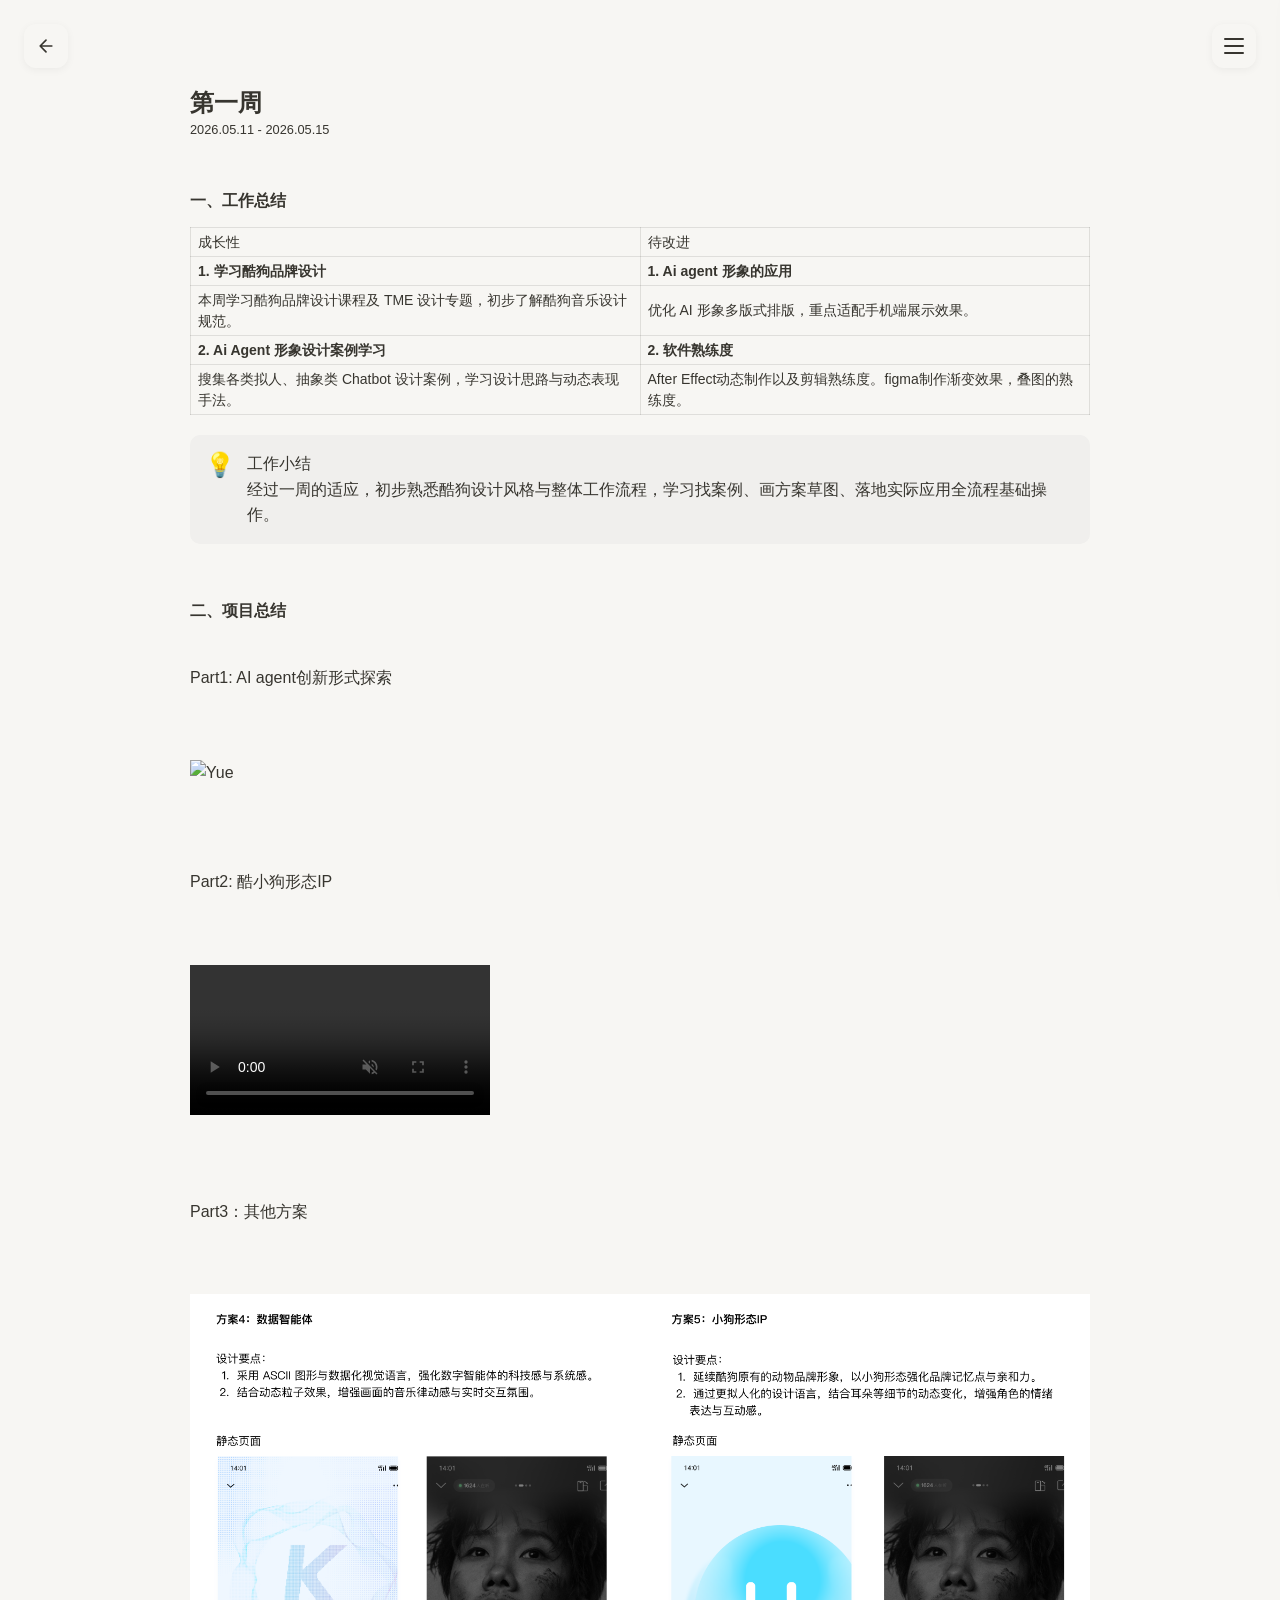
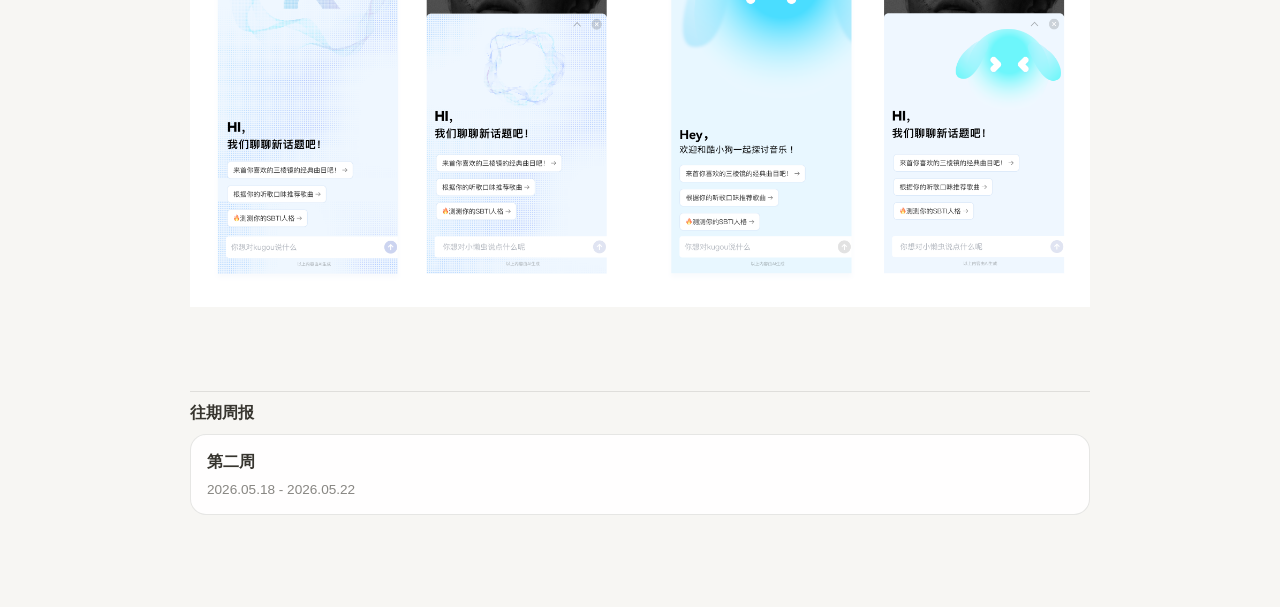
==== week1/zhoubao1.html @ cc26c6a8 "weekly report Co-Authored-By: Yue Zhou <fallonyueue@gmail.com>" ====
<html><head><meta http-equiv="Content-Type" content="text/html; charset=utf-8"/><meta name="viewport" content="width=device-width, initial-scale=1"/><title>第一周 · 2026.05.11 - 2026.05.15</title><link rel="icon" href="data:image/svg+xml,%3Csvg%20xmlns%3D%22http%3A//www.w3.org/2000/svg%22%20viewBox%3D%220%200%20100%20100%22%3E%3Ctext%20y%3D%22.9em%22%20font-size%3D%2290%22%3E%E2%98%95%EF%B8%8F%3C/text%3E%3C/svg%3E"/><style>
	:root {
		--accent-color: #007aff;
		--bg-gray: #f7f6f3;
		--text-main: rgb(55, 53, 47);
		--text-secondary: rgba(55, 53, 47, 0.6);
		--body-bg: #f7f6f3;
		--base-font-size: 16px;
		--menu-bg: rgba(255, 255, 255, 0.95);
		--menu-font-size: 16px;
		--header-top: 24px;
		--header-btn-size: 44px;
		--content-max: 600px;
		--page-max: 900px;
		--table-border: rgba(55, 53, 47, 0.12);
	}

	body.dark-mode {
		--bg-gray: #5a5a5c;
		--text-main: #f2f2f7;
		--text-secondary: #aeaeb2;
		--body-bg: #404042;
		--menu-bg: rgba(79, 79, 81, 0.96);
		--table-border: rgba(255, 255, 255, 0.14);
	}

	html {
		font-size: var(--base-font-size);
		-webkit-print-color-adjust: exact;
	}

	body {
		margin: 0;
		padding: var(--header-top) 20px 40px;
		font-family: ui-sans-serif, -apple-system, BlinkMacSystemFont, "Segoe UI", Helvetica, Arial, sans-serif;
		background-color: var(--body-bg);
		color: var(--text-main);
		transition: background-color 0.3s;
	}

	/* Nav Buttons (Hamburger & Back) */
	.nav-btn {
		position: fixed;
		top: var(--header-top);
		z-index: 1001;
		background: var(--bg-gray);
		border: none;
		border-radius: 12px;
		width: var(--header-btn-size);
		height: var(--header-btn-size);
		cursor: pointer;
		display: flex;
		flex-direction: column;
		justify-content: center;
		align-items: center;
		gap: 5px;
		transition: background-color 0.2s;
		box-shadow: 0 2px 8px rgba(0,0,0,0.05);
		text-decoration: none;
	}

	.hamburger-btn { right: 24px; }
	.back-home-btn { left: 24px; }

	.back-home-btn {
		color: var(--text-main);
	}

	.back-home-btn svg {
		display: block;
	}

	.hamburger-btn span {
		display: block;
		width: 20px;
		height: 2px;
		background-color: var(--text-main);
		border-radius: 2px;
		transition: all 0.3s ease;
	}

	/* Hamburger Icon Animation */
	.hamburger-btn.active span:nth-child(1) { transform: translateY(7px) rotate(45deg); }
	.hamburger-btn.active span:nth-child(2) { opacity: 0; }
	.hamburger-btn.active span:nth-child(3) { transform: translateY(-7px) rotate(-45deg); }

	/* Settings Menu Panel — fixed size, unaffected by font slider */
	.settings-menu {
		position: fixed;
		top: 0;
		right: -300px;
		width: 280px;
		height: 100vh;
		background: var(--menu-bg);
		backdrop-filter: blur(20px);
		-webkit-backdrop-filter: blur(20px);
		z-index: 1000;
		box-shadow: -5px 0 20px rgba(0,0,0,0.1);
		transition: right 0.4s cubic-bezier(0.4, 0, 0.2, 1);
		padding: 100px 24px 24px;
		box-sizing: border-box;
		white-space: normal;
		font-size: var(--menu-font-size);
	}
	.settings-menu.open {
		right: 0;
	}

	.menu-item {
		margin-bottom: 32px;
	}
	.menu-item > label {
		display: block;
		font-size: 14px;
		font-weight: 600;
		margin-bottom: 12px;
		color: var(--text-secondary);
		text-transform: uppercase;
		letter-spacing: 0.05em;
	}

	.toggle-row > label:not(.switch) {
		display: block;
		font-size: var(--menu-font-size);
		font-weight: 400;
		margin: 0;
		color: var(--text-main);
		text-transform: none;
		letter-spacing: normal;
	}

	/* Dark Mode Toggle */
	.toggle-row {
		display: flex;
		justify-content: space-between;
		align-items: center;
	}
	.switch {
		position: relative;
		display: inline-block;
		width: 50px;
		height: 28px;
	}
	.switch input { opacity: 0; width: 0; height: 0; }
	.slider {
		position: absolute;
		cursor: pointer;
		top: 0; left: 0; right: 0; bottom: 0;
		background-color: #ccc;
		transition: .4s;
		border-radius: 28px;
	}
	.slider:before {
		position: absolute;
		content: "";
		height: 20px; width: 20px;
		left: 4px; bottom: 4px;
		background-color: white;
		transition: .4s;
		border-radius: 50%;
		box-shadow: 0 2px 4px rgba(0,0,0,0.2);
	}
	input:checked + .slider { background-color: var(--accent-color); }
	input:checked + .slider:before { transform: translateX(22px); }

	/* Font Size Slider */
	.font-slider-container {
		padding: 10px 0;
	}
	.font-slider {
		-webkit-appearance: none;
		width: 100%;
		height: 6px;
		background: #ddd;
		border-radius: 3px;
		outline: none;
		margin: 15px 0;
	}
	.font-slider::-webkit-slider-thumb {
		-webkit-appearance: none;
		appearance: none;
		width: 24px;
		height: 24px;
		background: #fff;
		border: 1px solid rgba(0,0,0,0.1);
		border-radius: 50%;
		cursor: pointer;
		box-shadow: 0 2px 6px rgba(0,0,0,0.15);
	}
	.slider-labels {
		display: flex;
		justify-content: space-between;
		font-size: 12px;
		color: var(--text-secondary);
		margin-top: 8px;
	}

	/* Notion Styles Adaptation */
	.page,
	.page p,
	.page li,
	.page td,
	.page th,
	.page h1,
	.page h2,
	.page h3,
	.page strong,
	.page-title,
	.page-date {
		color: var(--text-main);
		transition: none;
	}

	.page-date {
		color: var(--text-secondary);
	}
	mark {
		color: inherit;
	}
	.callout,
	.callout p {
		font-size: inherit;
		color: var(--text-main);
	}

	.callout {
		background: var(--bg-gray);
	}

	body.dark-mode .callout,
	body.dark-mode .block-color-gray_background.callout {
		background: rgba(255, 255, 255, 0.12);
		color: var(--text-main);
	}

	body.dark-mode .callout p,
	body.dark-mode .callout h1,
	body.dark-mode .callout h2,
	body.dark-mode .callout h3 {
		color: var(--text-main);
	}

	body.dark-mode th {
		color: var(--text-secondary);
	}

	body.dark-mode .simple-table-header-color,
	body.dark-mode .highlight-default_background,
	body.dark-mode mark {
		color: var(--text-main);
	}

	body.dark-mode .bookmark-description {
		color: var(--text-secondary);
	}

	body.dark-mode .pdf-relative-link-path {
		color: var(--text-secondary);
	}

	.simple-table-header-color {
		background: var(--bg-gray);
		color: var(--text-main);
	}

	body.dark-mode table,
	body.dark-mode th,
	body.dark-mode td {
		border-color: var(--table-border);
	}

	body.dark-mode hr {
		border-bottom-color: var(--table-border);
	}

	.simple-table mark,
	.simple-table mark.highlight-yellow_background {
		background: transparent;
		color: inherit;
	}

	.code, code {
		background: rgba(135, 131, 120, 0.15);
	}

/* cspell:disable-file */
/* webkit printing magic: print all background colors */
html {
	-webkit-print-color-adjust: exact;
}
* {
	box-sizing: border-box;
	-webkit-print-color-adjust: exact;
}

html,
body {
	margin: 0;
	padding: 0;
}
@media only screen {
	body {
		margin: 0;
		padding: var(--header-top) 20px 40px;
		color: var(--text-main);
	}

	.page {
		max-width: var(--page-max);
		margin: 0 auto;
	}

	.page > header {
		max-width: var(--content-max);
		margin-top: -140px;
		margin-bottom: 0;
		margin-right: auto;
		margin-left: 0;
		padding: 0;
	}
}

body.embed-mode {
	padding: 0;
	background: transparent;
	overflow: hidden;
}

body.embed-mode .nav-btn,
body.embed-mode #menuBtn,
body.embed-mode #settingsMenu {
	display: none !important;
}

body.embed-mode .page > header {
	margin-top: 0;
}

body.embed-mode .page-title,
body.embed-mode .page-date {
	padding-right: 0;
}

body.embed-mode .report-links {
	display: none;
}

.report-links {
	margin-top: 12px;
	padding-top: 8px;
	border-top: 1px solid var(--table-border);
}

.report-links-title {
	margin: 0 0 8px;
	font-size: 1rem;
}

.report-links-list {
	display: flex;
	flex-direction: column;
	gap: 12px;
}

.report-link-card {
	display: block;
	background: rgba(255, 255, 255, 0.9);
	border: 1px solid var(--table-border);
	border-radius: 16px;
	padding: 14px 16px;
	text-decoration: none;
	color: inherit;
}

body.dark-mode .report-link-card {
	background: rgba(79, 79, 81, 0.6);
}

.report-link-title {
	font-weight: 600;
}

.report-link-date {
	margin-top: 4px;
	font-size: 0.85rem;
	color: var(--text-secondary);
}

@media only screen and (max-width: 600px) {
	:root {
		--header-top: 20px;
	}
	.hamburger-btn { right: 15px; }
	.back-home-btn { left: 15px; }
}

body {
	font-size: var(--base-font-size);
	line-height: 1.6;
	white-space: pre-wrap;
}

a,
a.visited {
	color: inherit;
	text-decoration: underline;
}

.pdf-relative-link-path {
	font-size: 80%;
	color: var(--text-secondary);
}

h1,
h2,
h3 {
	letter-spacing: -0.01em;
	line-height: 1.2;
	font-weight: 600;
	margin-bottom: 0;
}

/* Override strong tags inside headings to maintain consistent weight */
h1 strong,
h2 strong,
h3 strong {
	font-weight: 600;
}

.page-title {
	font-size: 1.5rem;
	font-weight: 700;
	margin: 0 0 4px;
	padding: 0;
	padding-right: calc(var(--header-btn-size) + 16px);
	line-height: 1.15;
	text-align: left;
}

.page-date {
	font-size: 0.8rem;
	color: var(--text-secondary);
	margin: 0 0 48px;
	padding: 0;
	padding-right: calc(var(--header-btn-size) + 16px);
	line-height: 1.5;
}

h1.page-title {
	margin-top: 0;
}

h1 {
	font-size: 1.875rem;
	margin-top: 1.875rem;
}

h2 {
	font-size: 1.5rem;
	margin-top: 1.5rem;
}

h3 {
	font-size: 1.25rem;
	margin-top: 1.25rem;
}

.source {
	border: 1px solid #ddd;
	border-radius: 3px;
	padding: 1.5em;
	word-break: break-all;
}

.callout {
	border-radius: 10px;
	padding: 1rem;
}

figure {
	margin: 1.25em 0;
	page-break-inside: avoid;
}

figcaption {
	opacity: 0.5;
	font-size: 85%;
	margin-top: 0.5em;
}

mark {
	background-color: transparent;
}

.indented {
	padding-left: 1.5em;
}

hr {
	background: transparent;
	display: block;
	width: 100%;
	height: 1px;
	visibility: visible;
	border: none;
	border-bottom: 1px solid var(--table-border);
}

img {
	max-width: 100%;
	cursor: zoom-in;
}

video {
	max-width: 100%;
	height: auto;
	display: block;
}

.image-lightbox {
	position: fixed;
	inset: 0;
	display: none;
	align-items: center;
	justify-content: center;
	padding: 24px;
	background: rgba(0, 0, 0, 0.88);
	z-index: 2000;
}

.image-lightbox.open {
	display: flex;
}

.image-lightbox img {
	max-width: min(96vw, 1400px);
	max-height: 92vh;
	width: auto;
	height: auto;
	object-fit: contain;
	cursor: zoom-out;
}

.media-stack {
	display: grid;
	gap: 12px;
	margin: 16px 0 64px;
}

.media-row {
	display: flex;
	gap: 12px;
	flex-wrap: nowrap;
	overflow-x: auto;
	-webkit-overflow-scrolling: touch;
}

.media-row figure {
	margin: 0;
	flex: 1 1 0;
	min-width: 220px;
}

.table-scroll {
	overflow-x: visible;
}

.table-scroll table {
	width: 100%;
	min-width: 0;
	table-layout: fixed;
}

@media only screen and (max-width: 600px) {
	body {
		margin: 0;
		padding: 16px;
	}

	.column-list {
		flex-direction: column;
		gap: 24px;
	}
}

@media only print {
	img {
		max-height: 100vh;
		object-fit: contain;
	}

	table.collection-content {
		width: 100%;
		table-layout: fixed;
	}

	table.collection-content th,
	table.collection-content td {
		overflow-wrap: anywhere;
	}

	table.collection-content td > .user,
	table.collection-content td > time {
		white-space: pre-wrap;
	}
}

@page {
	margin: 1in;
}

.collection-content-wrapper {
	overflow-x: auto;
}

@media only print {
	.collection-content-wrapper {
		overflow-x: visible;
	}
}

.collection-content {
	font-size: 0.875rem;
}

.collection-content td {
	white-space: pre-wrap;
	word-break: break-word;
}

.column-list {
	display: flex;
	gap: 46px;
}

.column {
	min-width: 0;
	overflow: hidden;
}

.column > *:first-child {
	margin-top: 0;
}

.table_of_contents-item {
	display: block;
	font-size: 0.875rem;
	line-height: 1.3;
	padding: 0.125rem;
}

.table_of_contents-indent-1 {
	margin-left: 1.5rem;
}

.table_of_contents-indent-2 {
	margin-left: 3rem;
}

.table_of_contents-indent-3 {
	margin-left: 4.5rem;
}

.table_of_contents-link {
	text-decoration: none;
	opacity: 0.7;
	border-bottom: 1px solid rgba(55, 53, 47, 0.18);
}

table,
th,
td {
	border: 1px solid var(--table-border);
}

table {
	border-collapse: collapse;
	border-left: none;
	border-right: none;
}

th,
td {
	font-weight: normal;
	padding: 0.25em 0.5em;
	line-height: 1.5;
	min-height: 1.5em;
	text-align: left;
}

th {
	color: var(--text-secondary);
}

ol,
ul {
	margin: 0;
	margin-block-start: 0.6em;
	margin-block-end: 0.6em;
}

li > ol:first-child,
li > ul:first-child {
	margin-block-start: 0.6em;
}

ul > li {
	list-style: disc;
}

ul.to-do-list {
	padding-inline-start: 0;
}

ul.to-do-list > li {
	list-style: none;
}

.to-do-children-checked {
	text-decoration: line-through;
	opacity: 0.375;
}

ul.toggle > li {
	list-style: none;
}

ul {
	padding-inline-start: 1.7em;
}

ul > li {
	padding-left: 0.1em;
}

ol {
	padding-inline-start: 1.6em;
}

ol.numbered-list.numbered-list-digits-2 {
	padding-inline-start: 2em;
}

ol.numbered-list.numbered-list-digits-3plus {
	padding-inline-start: 2.4em;
}

ol > li {
	padding-left: 0.2em;
}

.mono ol {
	padding-inline-start: 2em;
}

.mono ol > li {
	text-indent: -0.4em;
}

.toggle {
	padding-inline-start: 0em;
	list-style-type: none;
}

/* Indent toggle children */
.toggle > li > details {
	padding-left: 1.7em;
}

.toggle > li > details > summary {
	margin-left: -1.1em;
}

.selected-value {
	display: inline-block;
	padding: 0 0.5em;
	background: rgba(206, 205, 202, 0.5);
	border-radius: 3px;
	margin-right: 0.5em;
	margin-top: 0.3em;
	margin-bottom: 0.3em;
	white-space: nowrap;
}

.collection-title {
	display: inline-block;
	margin-right: 1em;
}

.page-description {
	margin-bottom: 2em;
}

.page-description:empty {
	display: none;
	margin: 0;
}

.simple-table {
	margin-top: 1em;
	font-size: 0.875rem;
	empty-cells: show;
}
.simple-table td {
	height: 29px;
	min-width: 120px;
	overflow-wrap: anywhere;
	word-break: break-word;
}

.simple-table th {
	height: 29px;
	min-width: 120px;
	overflow-wrap: anywhere;
	word-break: break-word;
}

.simple-table td[style],
.simple-table th[style] {
	width: auto !important;
}

.simple-table-header-color {
	background: var(--bg-gray);
	color: var(--text-main);
}
.simple-table-header {
	font-weight: 500;
}

time {
	opacity: 0.5;
}

.icon {
	display: inline-flex;
	align-items: center;
	justify-content: center;
	max-width: 1.2em;
	max-height: 1.2em;
	text-decoration: none;
	vertical-align: text-bottom;
	margin-right: 0.5em;
}

img.icon {
	border-radius: 3px;
}

.callout img.notion-static-icon {
	width: 1em;
	height: 1em;
}

.callout p {
	margin: 0;
}

.callout h1,
.callout h2,
.callout h3 {
	margin: 0 0 0.6rem;
}

.user-icon {
	width: 1.5em;
	height: 1.5em;
	border-radius: 100%;
	margin-right: 0.5rem;
}

.user-icon-inner {
	font-size: 0.8em;
}

.text-icon {
	border: 1px solid #000;
	text-align: center;
}

.page-cover-image {
	display: block;
	object-fit: cover;
	width: 100%;
	max-height: 30vh;
}

.page-header-icon {
	font-size: 0.875rem;
	margin-bottom: 0.75rem;
}

.page-header-icon a {
	opacity: 0.7;
	text-decoration: none;
	border-bottom: 1px solid rgba(55, 53, 47, 0.18);
}

.page-header-icon-with-cover {
	margin-top: -0.72em;
	margin-left: 0.07em;
}

.page-header-icon img {
	border-radius: 3px;
}

.link-to-page {
	margin: 1em 0;
	padding: 0;
	border: none;
	font-weight: 500;
}

p > .user {
	opacity: 0.5;
}

td > .user,
td > time {
	white-space: nowrap;
}

input[type="checkbox"] {
	transform: scale(1.5);
	margin-right: 0.6em;
	vertical-align: middle;
}

p {
	margin-top: 0.5em;
	margin-bottom: 0.5em;
}

.image {
	border: none;
	margin: 1.5em 0;
	padding: 0;
	border-radius: 0;
	text-align: center;
}

.code,
code {
	background: rgba(135, 131, 120, 0.15);
	border-radius: 3px;
	padding: 0.2em 0.4em;
	border-radius: 3px;
	font-size: 85%;
	tab-size: 2;
}

code {
	color: #eb5757;
}

.code {
	padding: 1.5em 1em;
}

.code-wrap {
	white-space: pre-wrap;
	word-break: break-all;
}

.code > code {
	background: none;
	padding: 0;
	font-size: 100%;
	color: inherit;
}

blockquote {
	font-size: 1em;
	margin: 1em 0;
	padding-left: 1em;
	border-left: 3px solid var(--text-secondary);
}

blockquote.quote-large {
	font-size: 1.25em;
}

.bookmark {
	text-decoration: none;
	max-height: 8em;
	padding: 0;
	display: flex;
	width: 100%;
	align-items: stretch;
}

.bookmark-title {
	font-size: 0.85em;
	overflow: hidden;
	text-overflow: ellipsis;
	height: 1.75em;
	white-space: nowrap;
}

.bookmark-text {
	display: flex;
	flex-direction: column;
}

.bookmark-info {
	flex: 4 1 180px;
	padding: 12px 14px 14px;
	display: flex;
	flex-direction: column;
	justify-content: space-between;
}

.bookmark-image {
	width: 33%;
	flex: 1 1 180px;
	display: block;
	position: relative;
	object-fit: cover;
	border-radius: 1px;
}

.bookmark-description {
	color: var(--text-secondary);
	font-size: 0.75em;
	overflow: hidden;
	max-height: 4.5em;
	word-break: break-word;
}

.bookmark-href {
	font-size: 0.75em;
	margin-top: 0.25em;
}

.sans { font-family: ui-sans-serif, -apple-system, BlinkMacSystemFont, "Segoe UI Variable Display", "Segoe UI", Helvetica, "Apple Color Emoji", "Noto Sans Arabic", "Noto Sans Hebrew", Arial, sans-serif, "Segoe UI Emoji", "Segoe UI Symbol"; }
.code { font-family: "SFMono-Regular", Menlo, Consolas, "PT Mono", "Liberation Mono", Courier, monospace; }
.serif { font-family: Lyon-Text, Georgia, ui-serif, serif; }
.mono { font-family: iawriter-mono, Nitti, Menlo, Courier, monospace; }
.pdf .sans { font-family: Inter, ui-sans-serif, -apple-system, BlinkMacSystemFont, "Segoe UI Variable Display", "Segoe UI", Helvetica, "Apple Color Emoji", "Noto Sans Arabic", "Noto Sans Hebrew", Arial, sans-serif, "Segoe UI Emoji", "Segoe UI Symbol", 'Twemoji', 'Noto Color Emoji', 'Noto Sans CJK JP'; }
.pdf:lang(zh-CN) .sans { font-family: Inter, ui-sans-serif, -apple-system, BlinkMacSystemFont, "Segoe UI Variable Display", "Segoe UI", Helvetica, "Apple Color Emoji", "Noto Sans Arabic", "Noto Sans Hebrew", Arial, sans-serif, "Segoe UI Emoji", "Segoe UI Symbol", 'Twemoji', 'Noto Color Emoji', 'Noto Sans CJK SC'; }
.pdf:lang(zh-TW) .sans { font-family: Inter, ui-sans-serif, -apple-system, BlinkMacSystemFont, "Segoe UI Variable Display", "Segoe UI", Helvetica, "Apple Color Emoji", "Noto Sans Arabic", "Noto Sans Hebrew", Arial, sans-serif, "Segoe UI Emoji", "Segoe UI Symbol", 'Twemoji', 'Noto Color Emoji', 'Noto Sans CJK TC'; }
.pdf:lang(ko-KR) .sans { font-family: Inter, ui-sans-serif, -apple-system, BlinkMacSystemFont, "Segoe UI Variable Display", "Segoe UI", Helvetica, "Apple Color Emoji", "Noto Sans Arabic", "Noto Sans Hebrew", Arial, sans-serif, "Segoe UI Emoji", "Segoe UI Symbol", 'Twemoji', 'Noto Color Emoji', 'Noto Sans CJK KR'; }
.pdf .code { font-family: Source Code Pro, "SFMono-Regular", Menlo, Consolas, "PT Mono", "Liberation Mono", Courier, monospace, 'Twemoji', 'Noto Color Emoji', 'Noto Sans Mono CJK JP'; }
.pdf:lang(zh-CN) .code { font-family: Source Code Pro, "SFMono-Regular", Menlo, Consolas, "PT Mono", "Liberation Mono", Courier, monospace, 'Twemoji', 'Noto Color Emoji', 'Noto Sans Mono CJK SC'; }
.pdf:lang(zh-TW) .code { font-family: Source Code Pro, "SFMono-Regular", Menlo, Consolas, "PT Mono", "Liberation Mono", Courier, monospace, 'Twemoji', 'Noto Color Emoji', 'Noto Sans Mono CJK TC'; }
.pdf:lang(ko-KR) .code { font-family: Source Code Pro, "SFMono-Regular", Menlo, Consolas, "PT Mono", "Liberation Mono", Courier, monospace, 'Twemoji', 'Noto Color Emoji', 'Noto Sans Mono CJK KR'; }
.pdf .serif { font-family: PT Serif, Lyon-Text, Georgia, ui-serif, serif, 'Twemoji', 'Noto Color Emoji', 'Noto Serif CJK JP'; }
.pdf:lang(zh-CN) .serif { font-family: PT Serif, Lyon-Text, Georgia, ui-serif, serif, 'Twemoji', 'Noto Color Emoji', 'Noto Serif CJK SC'; }
.pdf:lang(zh-TW) .serif { font-family: PT Serif, Lyon-Text, Georgia, ui-serif, serif, 'Twemoji', 'Noto Color Emoji', 'Noto Serif CJK TC'; }
.pdf:lang(ko-KR) .serif { font-family: PT Serif, Lyon-Text, Georgia, ui-serif, serif, 'Twemoji', 'Noto Color Emoji', 'Noto Serif CJK KR'; }
.pdf .mono { font-family: PT Mono, iawriter-mono, Nitti, Menlo, Courier, monospace, 'Twemoji', 'Noto Color Emoji', 'Noto Sans Mono CJK JP'; }
.pdf:lang(zh-CN) .mono { font-family: PT Mono, iawriter-mono, Nitti, Menlo, Courier, monospace, 'Twemoji', 'Noto Color Emoji', 'Noto Sans Mono CJK SC'; }
.pdf:lang(zh-TW) .mono { font-family: PT Mono, iawriter-mono, Nitti, Menlo, Courier, monospace, 'Twemoji', 'Noto Color Emoji', 'Noto Sans Mono CJK TC'; }
.pdf:lang(ko-KR) .mono { font-family: PT Mono, iawriter-mono, Nitti, Menlo, Courier, monospace, 'Twemoji', 'Noto Color Emoji', 'Noto Sans Mono CJK KR'; }
.highlight-default {
	color: inherit;
}
.highlight-gray {
	color: rgba(125, 122, 117, 1);
	fill: rgba(125, 122, 117, 1);
}
.highlight-brown {
	color: rgba(159, 118, 90, 1);
	fill: rgba(159, 118, 90, 1);
}
.highlight-orange {
	color: rgba(210, 123, 45, 1);
	fill: rgba(210, 123, 45, 1);
}
.highlight-yellow {
	color: rgba(203, 148, 52, 1);
	fill: rgba(203, 148, 52, 1);
}
.highlight-teal {
	color: rgba(80, 148, 110, 1);
	fill: rgba(80, 148, 110, 1);
}
.highlight-blue {
	color: rgba(56, 125, 201, 1);
	fill: rgba(56, 125, 201, 1);
}
.highlight-purple {
	color: rgba(154, 107, 180, 1);
	fill: rgba(154, 107, 180, 1);
}
.highlight-pink {
	color: rgba(193, 76, 138, 1);
	fill: rgba(193, 76, 138, 1);
}
.highlight-red {
	color: rgba(207, 81, 72, 1);
	fill: rgba(207, 81, 72, 1);
}
.highlight-default_background {
	color: inherit;
}
.highlight-gray_background {
	background: rgba(42, 28, 0, 0.07);
}
.highlight-brown_background {
	background: rgba(139, 46, 0, 0.086);
}
.highlight-orange_background {
	background: rgba(224, 101, 1, 0.129);
}
.highlight-yellow_background {
	background: rgba(211, 168, 0, 0.137);
}
.highlight-teal_background {
	background: rgba(0, 100, 45, 0.09);
}
.highlight-blue_background {
	background: rgba(0, 124, 215, 0.094);
}
.highlight-purple_background {
	background: rgba(102, 0, 178, 0.078);
}
.highlight-pink_background {
	background: rgba(197, 0, 93, 0.086);
}
.highlight-red_background {
	background: rgba(223, 22, 0, 0.094);
}
.block-color-default {
	color: inherit;
	fill: inherit;
}
.block-color-gray {
	color: rgba(125, 122, 117, 1);
	fill: rgba(125, 122, 117, 1);
}
.block-color-brown {
	color: rgba(159, 118, 90, 1);
	fill: rgba(159, 118, 90, 1);
}
.block-color-orange {
	color: rgba(210, 123, 45, 1);
	fill: rgba(210, 123, 45, 1);
}
.block-color-yellow {
	color: rgba(203, 148, 52, 1);
	fill: rgba(203, 148, 52, 1);
}
.block-color-teal {
	color: rgba(80, 148, 110, 1);
	fill: rgba(80, 148, 110, 1);
}
.block-color-blue {
	color: rgba(56, 125, 201, 1);
	fill: rgba(56, 125, 201, 1);
}
.block-color-purple {
	color: rgba(154, 107, 180, 1);
	fill: rgba(154, 107, 180, 1);
}
.block-color-pink {
	color: rgba(193, 76, 138, 1);
	fill: rgba(193, 76, 138, 1);
}
.block-color-red {
	color: rgba(207, 81, 72, 1);
	fill: rgba(207, 81, 72, 1);
}
.block-color-default_background {
	color: inherit;
	fill: inherit;
}
.block-color-gray_background {
	background: rgba(240, 239, 237, 1);
}
.block-color-brown_background {
	background: rgba(245, 237, 233, 1);
}
.block-color-orange_background {
	background: rgba(251, 235, 222, 1);
}
.block-color-yellow_background {
	background: rgba(249, 243, 220, 1);
}
.block-color-teal_background {
	background: rgba(232, 241, 236, 1);
}
.block-color-blue_background {
	background: rgba(229, 242, 252, 1);
}
.block-color-purple_background {
	background: rgba(243, 235, 249, 1);
}
.block-color-pink_background {
	background: rgba(250, 233, 241, 1);
}
.block-color-red_background {
	background: rgba(252, 233, 231, 1);
}
.select-value-color-default { background-color: rgba(42, 28, 0, 0.07); }
.select-value-color-gray { background-color: rgba(28, 19, 1, 0.11); }
.select-value-color-brown { background-color: rgba(127, 51, 0, 0.156); }
.select-value-color-orange { background-color: rgba(196, 88, 0, 0.203); }
.select-value-color-yellow { background-color: rgba(209, 156, 0, 0.282); }
.select-value-color-green { background-color: rgba(0, 96, 38, 0.156); }
.select-value-color-blue { background-color: rgba(0, 118, 217, 0.203); }
.select-value-color-purple { background-color: rgba(92, 0, 163, 0.141); }
.select-value-color-pink { background-color: rgba(183, 0, 78, 0.152); }
.select-value-color-red { background-color: rgba(206, 24, 0, 0.164); }

.checkbox {
	display: inline-flex;
	vertical-align: text-bottom;
	width: 16;
	height: 16;
	background-size: 16px;
	margin-left: 2px;
	margin-right: 5px;
}

.checkbox-on {
	background-image: url("data:image/svg+xml;charset=UTF-8,%3Csvg%20width%3D%2216%22%20height%3D%2216%22%20viewBox%3D%220%200%2016%2016%22%20fill%3D%22none%22%20xmlns%3D%22http%3A%2F%2Fwww.w3.org%2F2000%2Fsvg%22%3E%0A%3Crect%20width%3D%2216%22%20height%3D%2216%22%20fill%3D%22%2358A9D7%22%2F%3E%0A%3Cpath%20d%3D%22M6.71429%2012.2852L14%204.9995L12.7143%203.71436L6.71429%209.71378L3.28571%206.2831L2%207.57092L6.71429%2012.2852Z%22%20fill%3D%22white%22%2F%3E%0A%3C%2Fsvg%3E");
}

.checkbox-off {
	background-image: url("data:image/svg+xml;charset=UTF-8,%3Csvg%20width%3D%2216%22%20height%3D%2216%22%20viewBox%3D%220%200%2016%2016%22%20fill%3D%22none%22%20xmlns%3D%22http%3A%2F%2Fwww.w3.org%2F2000%2Fsvg%22%3E%0A%3Crect%20x%3D%220.75%22%20y%3D%220.75%22%20width%3D%2214.5%22%20height%3D%2214.5%22%20fill%3D%22white%22%20stroke%3D%22%2336352F%22%20stroke-width%3D%221.5%22%2F%3E%0A%3C%2Fsvg%3E");
}
	
</style></head><body>
	<a href="../index.html" class="nav-btn back-home-btn" title="返回首页" aria-label="返回首页">
		<svg xmlns="http://www.w3.org/2000/svg" width="20" height="20" viewBox="0 0 24 24" fill="none" stroke="currentColor" stroke-width="2" stroke-linecap="round" stroke-linejoin="round" aria-hidden="true">
			<path d="M19 12H5M12 19l-7-7 7-7"/>
		</svg>
	</a>

	<button class="nav-btn hamburger-btn" id="menuBtn">
		<span></span>
		<span></span>
		<span></span>
	</button>

	<aside class="settings-menu" id="settingsMenu">
		<div class="menu-item">
			<div class="toggle-row">
				<label>Dark Mode</label>
				<label class="switch">
					<input type="checkbox" id="darkModeToggle">
					<span class="slider"></span>
				</label>
			</div>
		</div>
	</aside>

	<article id="ad2b2cae-7a84-822a-ac0b-01c92efda589" class="page sans"><header><h1 class="page-title" dir="auto">第一周</h1><p class="page-date">2026.05.11 - 2026.05.15</p><p class="page-description" dir="auto"></p></header><div class="page-body"><div style="display:contents" dir="auto"><p id="361b2cae-7a84-805e-a4fd-f1cf0840e4c7" class=""><strong>一、工作总结</strong></p></div><div class="table-scroll" dir="ltr"><table id="cd30ca7f-aa31-4980-822f-8a38e432f303" class="simple-table"><tbody><div style="display:contents" dir="ltr"><tr id="9c7497cc-7def-4567-a9fe-211eb83ee231"><td id="=sSW" class="" style="width:260px">成长性</td><td id="TMbF" class="" style="width:260px">待改进</td></tr></div><div style="display:contents" dir="ltr"><tr id="99ed909d-a49a-4659-9e1f-c9b34145985a"><td id="=sSW" class="" style="width:260px"><mark class="highlight-yellow_background"><strong>1. 学习酷狗品牌设计</strong></mark>  </td><td id="TMbF" class="" style="width:260px"><mark class="highlight-yellow_background"><strong>1. Ai agent 形象的应用</strong></mark></td></tr></div><div style="display:contents" dir="ltr"><tr id="45ea750a-43cd-49fe-bd2d-be526a141248"><td id="=sSW" class="" style="width:260px">本周学习酷狗品牌设计课程及 TME 设计专题，初步了解酷狗音乐设计规范。</td><td id="TMbF" class="" style="width:260px">优化 AI 形象多版式排版，重点适配手机端展示效果。</td></tr></div><div style="display:contents" dir="ltr"><tr id="361b2cae-7a84-8062-8eff-c2b413a4c022"><td id="=sSW" class="" style="width:260px"><mark class="highlight-yellow_background"><strong>2. Ai Agent 形象设计案例学习</strong></mark></td><td id="TMbF" class="" style="width:260px"><mark class="highlight-yellow_background"><strong>2. 软件熟练度 </strong></mark></td></tr></div><div style="display:contents" dir="ltr"><tr id="361b2cae-7a84-8002-a7fd-d5cd7dc1d6c8"><td id="=sSW" class="" style="width:260px">搜集各类拟人、抽象类 Chatbot 设计案例，学习设计思路与动态表现手法。</td><td id="TMbF" class="" style="width:260px">After Effect动态制作以及剪辑熟练度。figma制作渐变效果，叠图的熟练度。</td></tr></div></tbody></table></div><div style="display:contents" dir="ltr"><figure class="block-color-gray_background callout" style="white-space:pre-wrap;display:flex" id="361b2cae-7a84-80aa-a299-c242a485e5ee"><div style="font-size:1.5em"><span class="icon">💡</span></div><div style="width:100%"><div style="display:contents" dir="auto"><p id="361b2cae-7a84-8049-aec4-f9638b6bde8e" class="">工作小结</p></div><div style="display:contents" dir="auto"><p id="361b2cae-7a84-80ea-a4d7-d4a377ce9d5c" class="">经过一周的适应，初步熟悉酷狗设计风格与整体工作流程，学习找案例、画方案草图、落地实际应用全流程基础操作。</p></div></div></figure></div><div style="display:contents" dir="auto"><p id="361b2cae-7a84-80e1-accf-e3f17be4a722" class="">
</p></div><div style="display:contents" dir="auto"><p id="361b2cae-7a84-802d-8f4d-e02d25010bdd" class=""><strong>二、项目总结</strong></p></div><div style="display:contents" dir="auto"><p class="">
</p></div><div style="display:contents" dir="auto"><p id="361b2cae-7a84-8094-b936-df461618dc5b" class="">Part1: AI agent创新形式探索</p></div><div style="display:contents" dir="auto"><p id="361b2cae-7a84-80f6-a005-d418f0855bc3" class="">
</p></div><div style="display:contents" dir="auto"><div class="media-stack"><figure><img src="W1/Yue.png" alt="Yue"></figure></div></div><div style="display:contents" dir="auto"><p id="361b2cae-7a84-80d9-add5-e60b0707ea86" class="">Part2: 酷小狗形态IP</p></div><div style="display:contents" dir="auto"><p id="361b2cae-7a84-8008-8d14-f73055e29a28" class="">
</p></div><div style="display:contents" dir="auto"><div class="media-stack"><figure><video controls playsinline preload="metadata"><source src="W1/%E6%BC%94%E7%A4%BA%E8%A7%86%E9%A2%91.mp4" type="video/mp4"></video></figure></div></div><div style="display:contents" dir="auto"><p id="361b2cae-7a84-80a4-be37-c85422294cd1" class="">Part3：其他方案</p></div><div style="display:contents" dir="auto"><p id="361b2cae-7a84-80d6-a153-f520a927205c" class="">
</p></div><div style="display:contents" dir="auto"><div class="media-stack"><figure><img src="W1/part3.png" alt="part3"></figure></div></div><div class="report-links"><p class="report-links-title"><strong>往期周报</strong></p><div class="report-links-list"><a class="report-link-card" href="../week2/zhoubao2.html"><div class="report-link-title">第二周</div><div class="report-link-date">2026.05.18 - 2026.05.22</div></a><a class="report-link-card" href="../week1/zhoubao1.html"><div class="report-link-title">第一周</div><div class="report-link-date">2026.05.11 - 2026.05.15</div></a></div></div></div></article><div class="image-lightbox" id="imageLightbox" aria-hidden="true"><img id="lightboxImage" alt=""></div><span class="sans" style="font-size:14px;padding-top:2em"></span>	<script>
		// Menu logic
		const menuBtn = document.getElementById('menuBtn');
		const settingsMenu = document.getElementById('settingsMenu');
		const body = document.body;

		menuBtn.addEventListener('click', () => {
			menuBtn.classList.toggle('active');
			settingsMenu.classList.toggle('open');
		});

		// Close menu when clicking outside
		document.addEventListener('click', (e) => {
			if (!settingsMenu.contains(e.target) && !menuBtn.contains(e.target) && settingsMenu.classList.contains('open')) {
				menuBtn.classList.remove('active');
				settingsMenu.classList.remove('open');
			}
		});

		// Dark Mode logic
		const darkModeToggle = document.getElementById('darkModeToggle');
		const applyDarkMode = (enabled) => {
			body.classList.toggle('dark-mode', enabled);
			darkModeToggle.checked = enabled;
		};
		
		// Load preference
		if (localStorage.getItem('dark-mode') === 'true') {
			applyDarkMode(true);
		}

		darkModeToggle.addEventListener('change', (e) => {
			if (e.target.checked) {
				applyDarkMode(true);
				localStorage.setItem('dark-mode', 'true');
			} else {
				applyDarkMode(false);
				localStorage.setItem('dark-mode', 'false');
			}
		});

		// Font Size logic
		const applyFontSize = (value) => {
			if (!value) return;
			document.documentElement.style.setProperty('--base-font-size', value + 'px');
			const fontSlider = document.getElementById('fontSlider');
			const fontSizeLabel = document.getElementById('fontSizeLabel');
			if (fontSlider) fontSlider.value = value;
			if (fontSizeLabel) fontSizeLabel.textContent = value + 'px';
		};

		// Load preference
		const savedFontSize = localStorage.getItem('font-size');
		if (savedFontSize) {
			applyFontSize(savedFontSize);
		}

		const fontSlider = document.getElementById('fontSlider');
		if (fontSlider) {
			fontSlider.addEventListener('input', (e) => {
				const val = e.target.value;
				applyFontSize(val);
				localStorage.setItem('font-size', val);
			});
		}

		window.addEventListener('message', (event) => {
			const data = event.data;
			if (!data) return;
			if (data.type === 'reportFontSize' && data.value) applyFontSize(data.value);
			if (data.type === 'reportDarkMode') applyDarkMode(Boolean(data.enabled));
		});

		function encodeMediaPath(url) {
			try {
				const parts = url.split('/');
				const file = decodeURIComponent(parts.pop());
				parts.push(encodeURIComponent(file));
				return parts.join('/');
			} catch {
				return url;
			}
		}

		document.querySelectorAll('.media-stack figure').forEach((figure) => {
			const img = figure.querySelector('img');
			const source = figure.querySelector('video source');
			const video = figure.querySelector('video');
			const media = img || source;
			if (!media) return;

			const src = encodeMediaPath(media.getAttribute('src'));
			media.setAttribute('src', src);
			if (video) {
				video.setAttribute('src', src);
				video.load();
			}
		});

		document.querySelectorAll('video').forEach((video) => {
			video.muted = true;
			video.loop = true;
			video.autoplay = true;
			video.playsInline = true;
			video.setAttribute('webkit-playsinline', '');
			video.setAttribute('muted', '');
			video.setAttribute('loop', '');
			video.setAttribute('autoplay', '');
			video.setAttribute('playsinline', '');
			video.addEventListener('loadedmetadata', () => {
				video.play().catch(() => {});
			});
			video.addEventListener('click', async () => {
				if (isEmbed) {
					const source = video.currentSrc || video.getAttribute('src') || video.querySelector('source')?.src;
					if (source) {
						window.parent.postMessage({ type: 'reportVideoOpen', src: source }, '*');
						return;
					}
				}
				try {
					if (video.requestFullscreen) await video.requestFullscreen();
					else if (video.webkitEnterFullscreen) video.webkitEnterFullscreen();
				} catch {}
			});
		});

		const params = new URLSearchParams(window.location.search);
		const isEmbed = params.get('embed') === '1';
		if (isEmbed) {
			body.classList.add('embed-mode');
			const postHeight = () => {
				const height = document.documentElement.scrollHeight;
				window.parent.postMessage({ type: 'reportHeight', name: window.name || '', height }, '*');
			};
			postHeight();
			const ro = new ResizeObserver(postHeight);
			ro.observe(document.documentElement);
			window.addEventListener('load', postHeight);
			window.addEventListener('resize', postHeight);
		}

		const currentPath = new URL(window.location.href).pathname.replace(/\/+$/, '');
		const reportLinks = document.querySelector('.report-links');
		if (reportLinks) {
			reportLinks.querySelectorAll('a[href]').forEach((a) => {
				const hrefPath = new URL(a.getAttribute('href'), window.location.href).pathname.replace(/\/+$/, '');
				if (hrefPath === currentPath) {
					a.remove();
				}
			});
			const list = reportLinks.querySelector('.report-links-list');
			if (list && list.children.length === 0) reportLinks.remove();
		}

		const lightbox = document.getElementById('imageLightbox');
		const lightboxImage = document.getElementById('lightboxImage');
		const openLightbox = (src, alt = '') => {
			lightboxImage.src = src;
			lightboxImage.alt = alt;
			lightbox.classList.add('open');
			lightbox.setAttribute('aria-hidden', 'false');
			body.style.overflow = 'hidden';
		};
		const closeLightbox = () => {
			lightbox.classList.remove('open');
			lightbox.setAttribute('aria-hidden', 'true');
			lightboxImage.removeAttribute('src');
			body.style.overflow = '';
		};
		document.querySelectorAll('img:not(.icon):not(.notion-static-icon)').forEach((img) => {
			img.addEventListener('click', () => {
				const src = img.currentSrc || img.src;
				const alt = img.alt || 'preview';
				if (isEmbed) {
					window.parent.postMessage({ type: 'reportImageOpen', src, alt }, '*');
					return;
				}
				openLightbox(src, alt);
			});
		});
		lightbox.addEventListener('click', closeLightbox);
		document.addEventListener('keydown', (e) => {
			if (e.key === 'Escape' && lightbox.classList.contains('open')) closeLightbox();
		});
	</script>
</body></html>
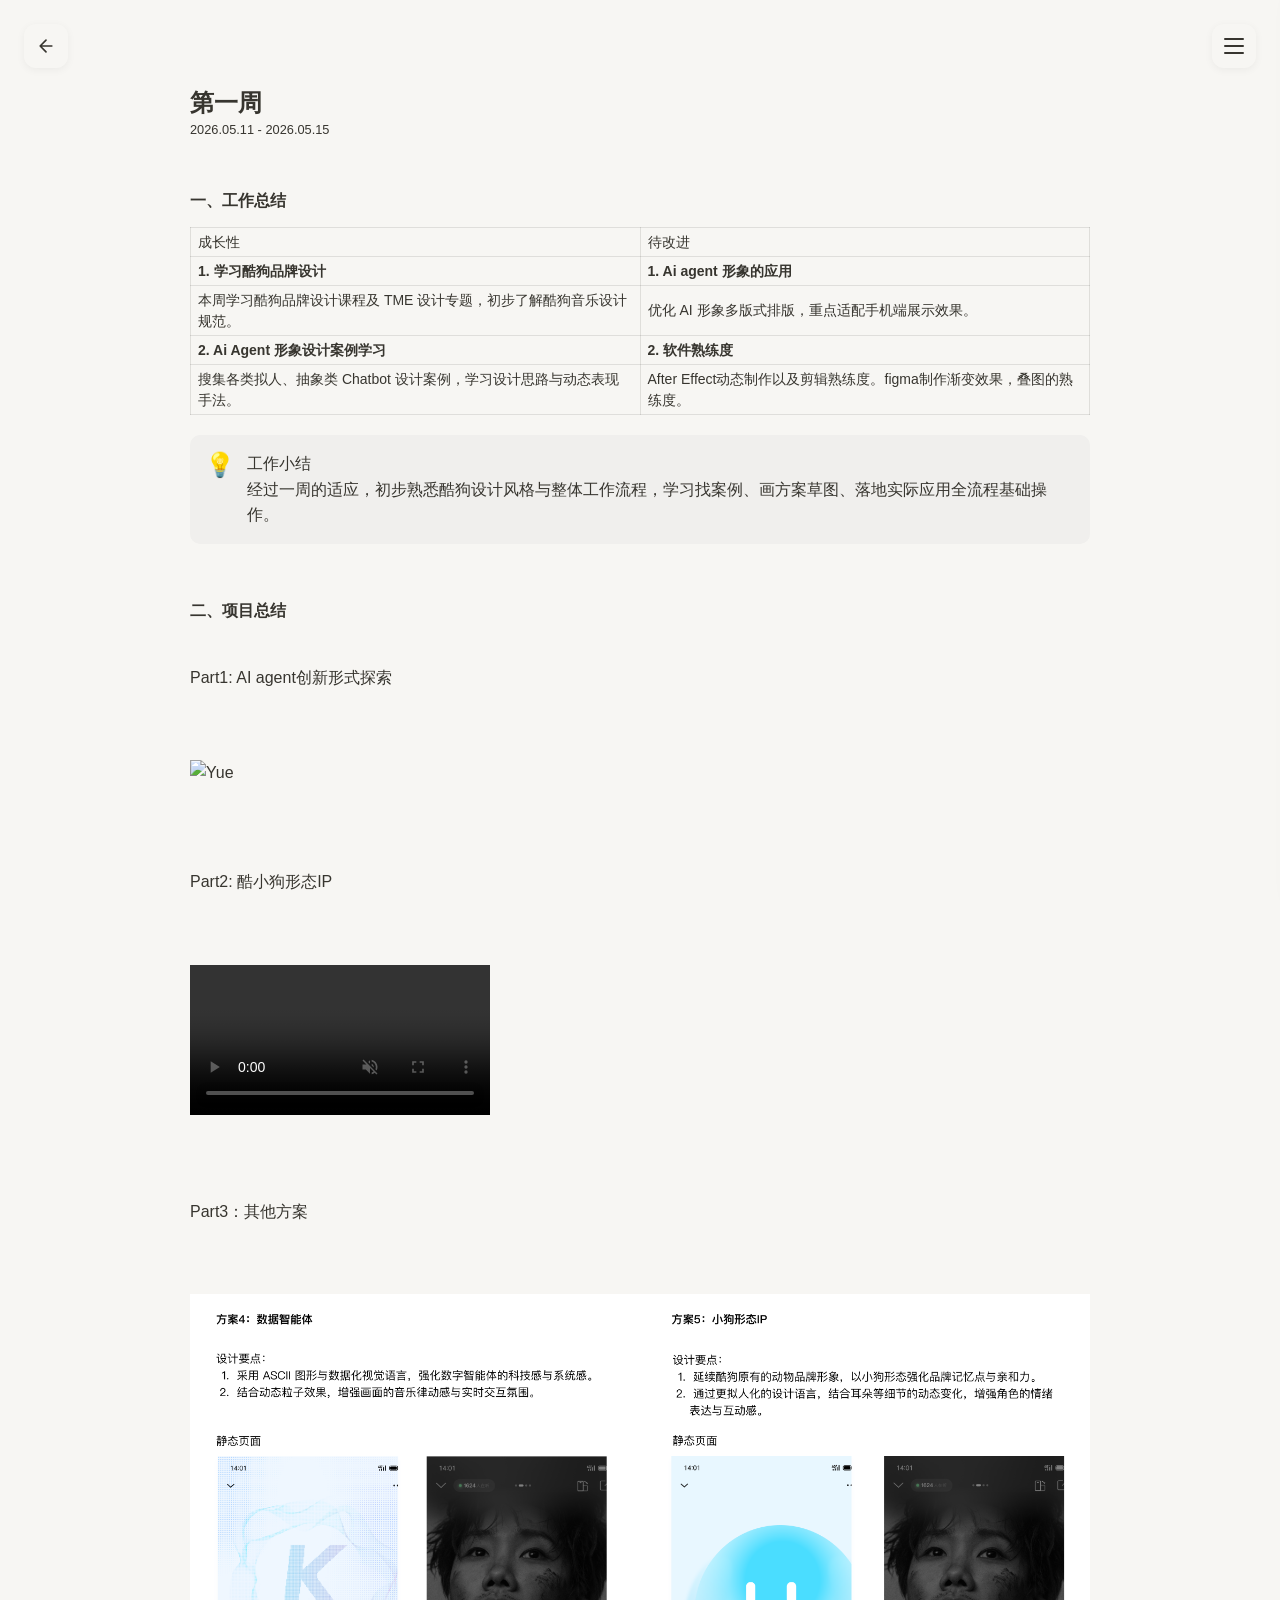
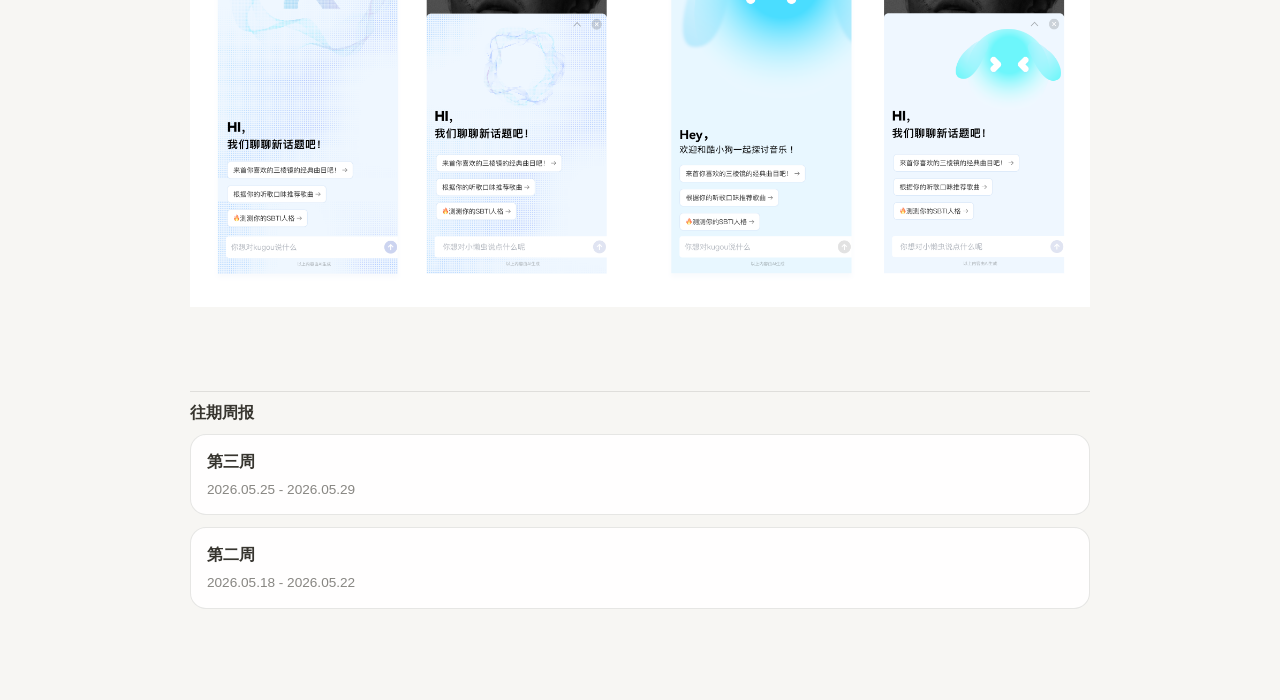
==== commit b2c012d9: "added week3" ====
--- a/week1/zhoubao1.html
+++ b/week1/zhoubao1.html
@@ -1252,7 +1252,7 @@
 </p></div><div style="display:contents" dir="auto"><p id="361b2cae-7a84-8094-b936-df461618dc5b" class="">Part1: AI agent创新形式探索</p></div><div style="display:contents" dir="auto"><p id="361b2cae-7a84-80f6-a005-d418f0855bc3" class="">
 </p></div><div style="display:contents" dir="auto"><div class="media-stack"><figure><img src="W1/Yue.png" alt="Yue"></figure></div></div><div style="display:contents" dir="auto"><p id="361b2cae-7a84-80d9-add5-e60b0707ea86" class="">Part2: 酷小狗形态IP</p></div><div style="display:contents" dir="auto"><p id="361b2cae-7a84-8008-8d14-f73055e29a28" class="">
 </p></div><div style="display:contents" dir="auto"><div class="media-stack"><figure><video controls playsinline preload="metadata"><source src="W1/%E6%BC%94%E7%A4%BA%E8%A7%86%E9%A2%91.mp4" type="video/mp4"></video></figure></div></div><div style="display:contents" dir="auto"><p id="361b2cae-7a84-80a4-be37-c85422294cd1" class="">Part3：其他方案</p></div><div style="display:contents" dir="auto"><p id="361b2cae-7a84-80d6-a153-f520a927205c" class="">
-</p></div><div style="display:contents" dir="auto"><div class="media-stack"><figure><img src="W1/part3.png" alt="part3"></figure></div></div><div class="report-links"><p class="report-links-title"><strong>往期周报</strong></p><div class="report-links-list"><a class="report-link-card" href="../week2/zhoubao2.html"><div class="report-link-title">第二周</div><div class="report-link-date">2026.05.18 - 2026.05.22</div></a><a class="report-link-card" href="../week1/zhoubao1.html"><div class="report-link-title">第一周</div><div class="report-link-date">2026.05.11 - 2026.05.15</div></a></div></div></div></article><div class="image-lightbox" id="imageLightbox" aria-hidden="true"><img id="lightboxImage" alt=""></div><span class="sans" style="font-size:14px;padding-top:2em"></span>	<script>
+</p></div><div style="display:contents" dir="auto"><div class="media-stack"><figure><img src="W1/part3.png" alt="part3"></figure></div></div><div class="report-links"><p class="report-links-title"><strong>往期周报</strong></p><div class="report-links-list"><a class="report-link-card" href="../week3/zhoubao3.html"><div class="report-link-title">第三周</div><div class="report-link-date">2026.05.25 - 2026.05.29</div></a><a class="report-link-card" href="../week2/zhoubao2.html"><div class="report-link-title">第二周</div><div class="report-link-date">2026.05.18 - 2026.05.22</div></a><a class="report-link-card" href="../week1/zhoubao1.html"><div class="report-link-title">第一周</div><div class="report-link-date">2026.05.11 - 2026.05.15</div></a></div></div></div></article><div class="image-lightbox" id="imageLightbox" aria-hidden="true"><img id="lightboxImage" alt=""></div><span class="sans" style="font-size:14px;padding-top:2em"></span>	<script>
 		// Menu logic
 		const menuBtn = document.getElementById('menuBtn');
 		const settingsMenu = document.getElementById('settingsMenu');
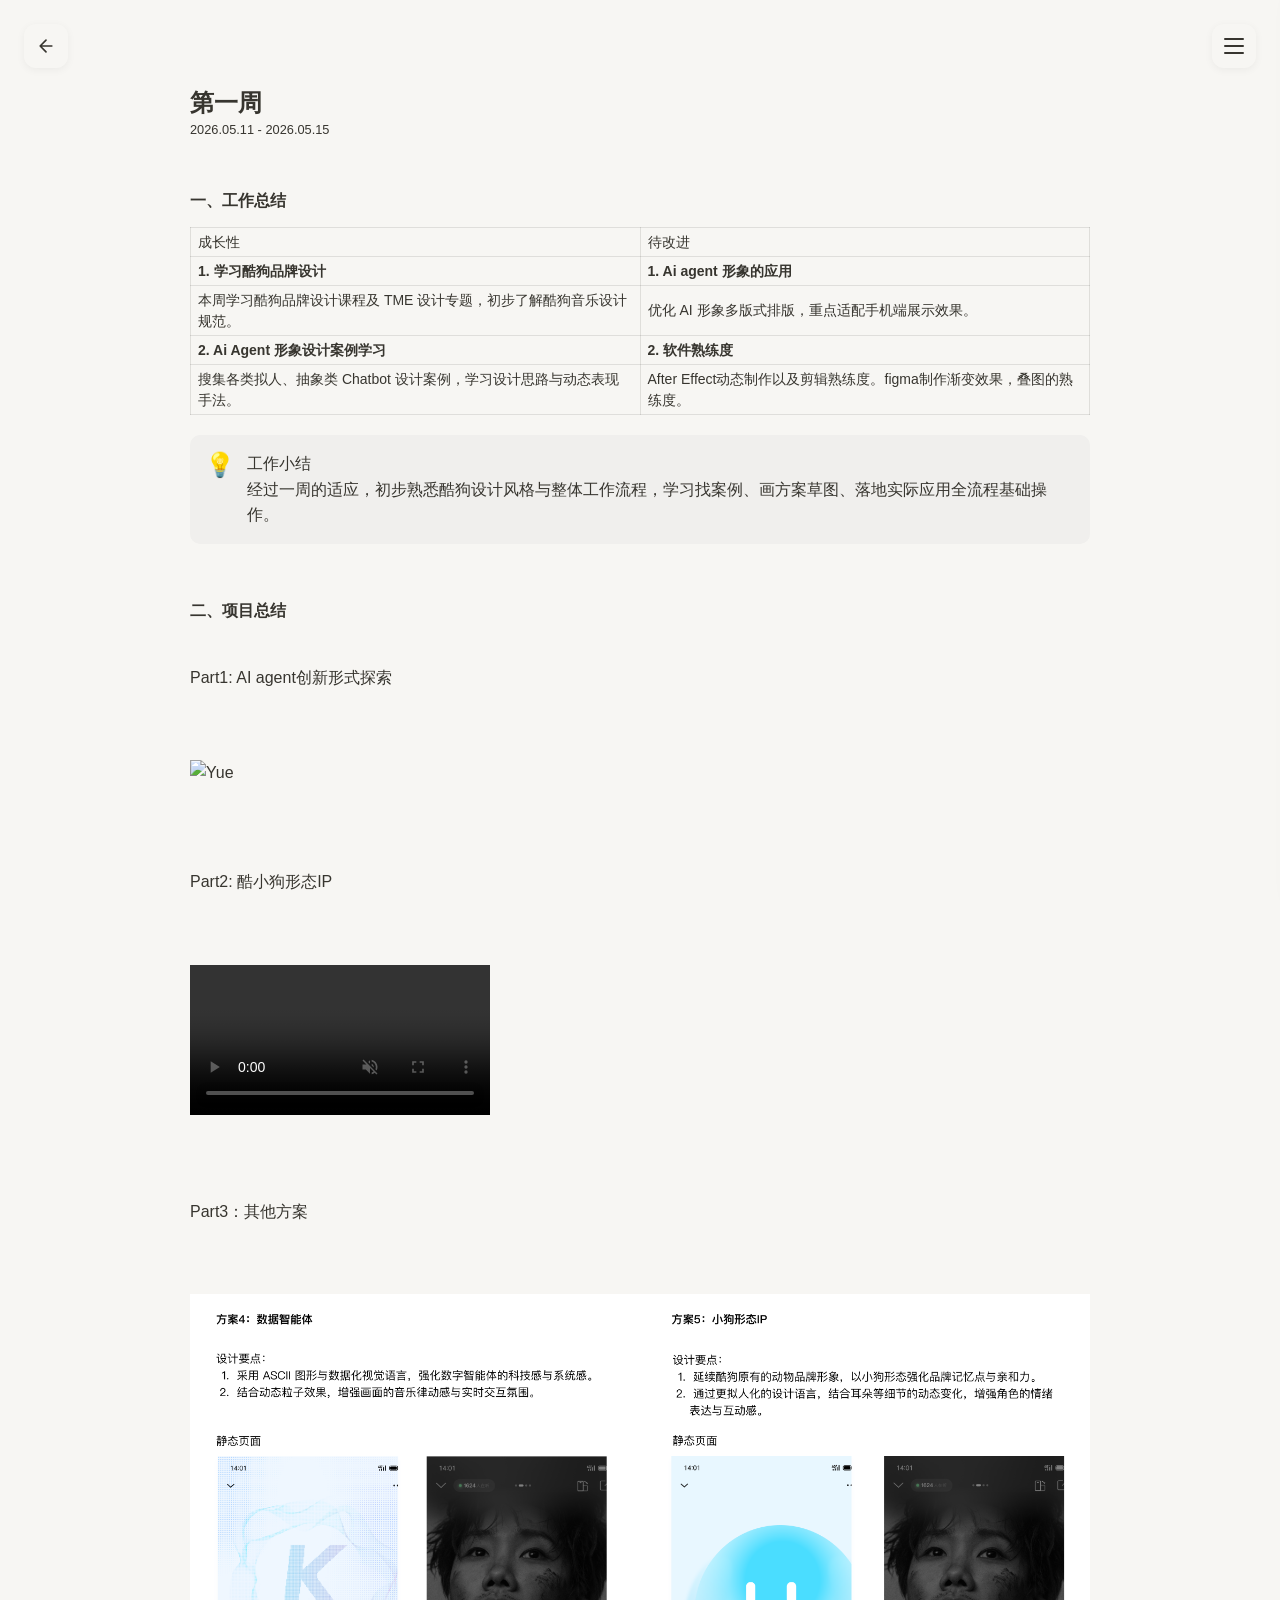
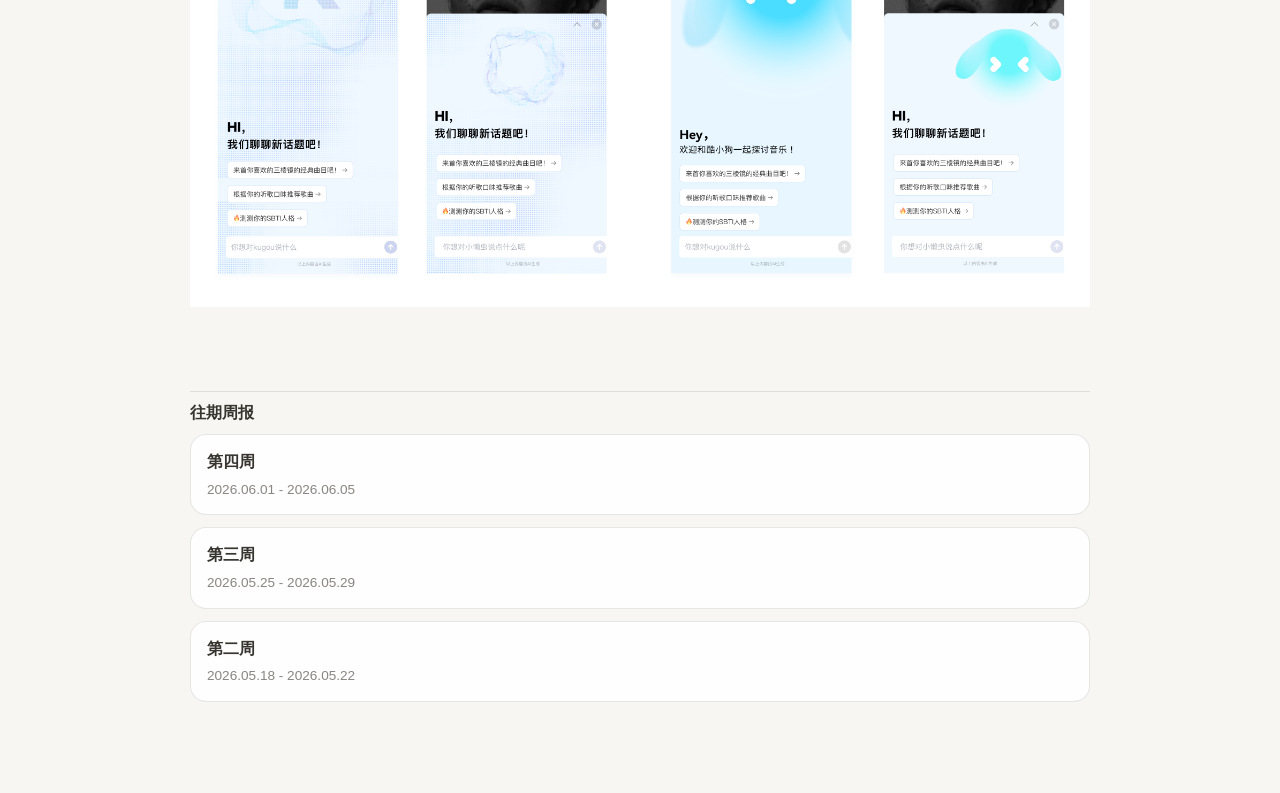
==== commit 45170185: "Added week4" ====
--- a/week1/zhoubao1.html
+++ b/week1/zhoubao1.html
@@ -1252,7 +1252,7 @@
 </p></div><div style="display:contents" dir="auto"><p id="361b2cae-7a84-8094-b936-df461618dc5b" class="">Part1: AI agent创新形式探索</p></div><div style="display:contents" dir="auto"><p id="361b2cae-7a84-80f6-a005-d418f0855bc3" class="">
 </p></div><div style="display:contents" dir="auto"><div class="media-stack"><figure><img src="W1/Yue.png" alt="Yue"></figure></div></div><div style="display:contents" dir="auto"><p id="361b2cae-7a84-80d9-add5-e60b0707ea86" class="">Part2: 酷小狗形态IP</p></div><div style="display:contents" dir="auto"><p id="361b2cae-7a84-8008-8d14-f73055e29a28" class="">
 </p></div><div style="display:contents" dir="auto"><div class="media-stack"><figure><video controls playsinline preload="metadata"><source src="W1/%E6%BC%94%E7%A4%BA%E8%A7%86%E9%A2%91.mp4" type="video/mp4"></video></figure></div></div><div style="display:contents" dir="auto"><p id="361b2cae-7a84-80a4-be37-c85422294cd1" class="">Part3：其他方案</p></div><div style="display:contents" dir="auto"><p id="361b2cae-7a84-80d6-a153-f520a927205c" class="">
-</p></div><div style="display:contents" dir="auto"><div class="media-stack"><figure><img src="W1/part3.png" alt="part3"></figure></div></div><div class="report-links"><p class="report-links-title"><strong>往期周报</strong></p><div class="report-links-list"><a class="report-link-card" href="../week3/zhoubao3.html"><div class="report-link-title">第三周</div><div class="report-link-date">2026.05.25 - 2026.05.29</div></a><a class="report-link-card" href="../week2/zhoubao2.html"><div class="report-link-title">第二周</div><div class="report-link-date">2026.05.18 - 2026.05.22</div></a><a class="report-link-card" href="../week1/zhoubao1.html"><div class="report-link-title">第一周</div><div class="report-link-date">2026.05.11 - 2026.05.15</div></a></div></div></div></article><div class="image-lightbox" id="imageLightbox" aria-hidden="true"><img id="lightboxImage" alt=""></div><span class="sans" style="font-size:14px;padding-top:2em"></span>	<script>
+</p></div><div style="display:contents" dir="auto"><div class="media-stack"><figure><img src="W1/part3.png" alt="part3"></figure></div></div><div class="report-links"><p class="report-links-title"><strong>往期周报</strong></p><div class="report-links-list"><a class="report-link-card" href="../week4/zhoubao4.html"><div class="report-link-title">第四周</div><div class="report-link-date">2026.06.01 - 2026.06.05</div></a><a class="report-link-card" href="../week3/zhoubao3.html"><div class="report-link-title">第三周</div><div class="report-link-date">2026.05.25 - 2026.05.29</div></a><a class="report-link-card" href="../week2/zhoubao2.html"><div class="report-link-title">第二周</div><div class="report-link-date">2026.05.18 - 2026.05.22</div></a><a class="report-link-card" href="../week1/zhoubao1.html"><div class="report-link-title">第一周</div><div class="report-link-date">2026.05.11 - 2026.05.15</div></a></div></div></div></article><div class="image-lightbox" id="imageLightbox" aria-hidden="true"><img id="lightboxImage" alt=""></div><span class="sans" style="font-size:14px;padding-top:2em"></span>	<script>
 		// Menu logic
 		const menuBtn = document.getElementById('menuBtn');
 		const settingsMenu = document.getElementById('settingsMenu');
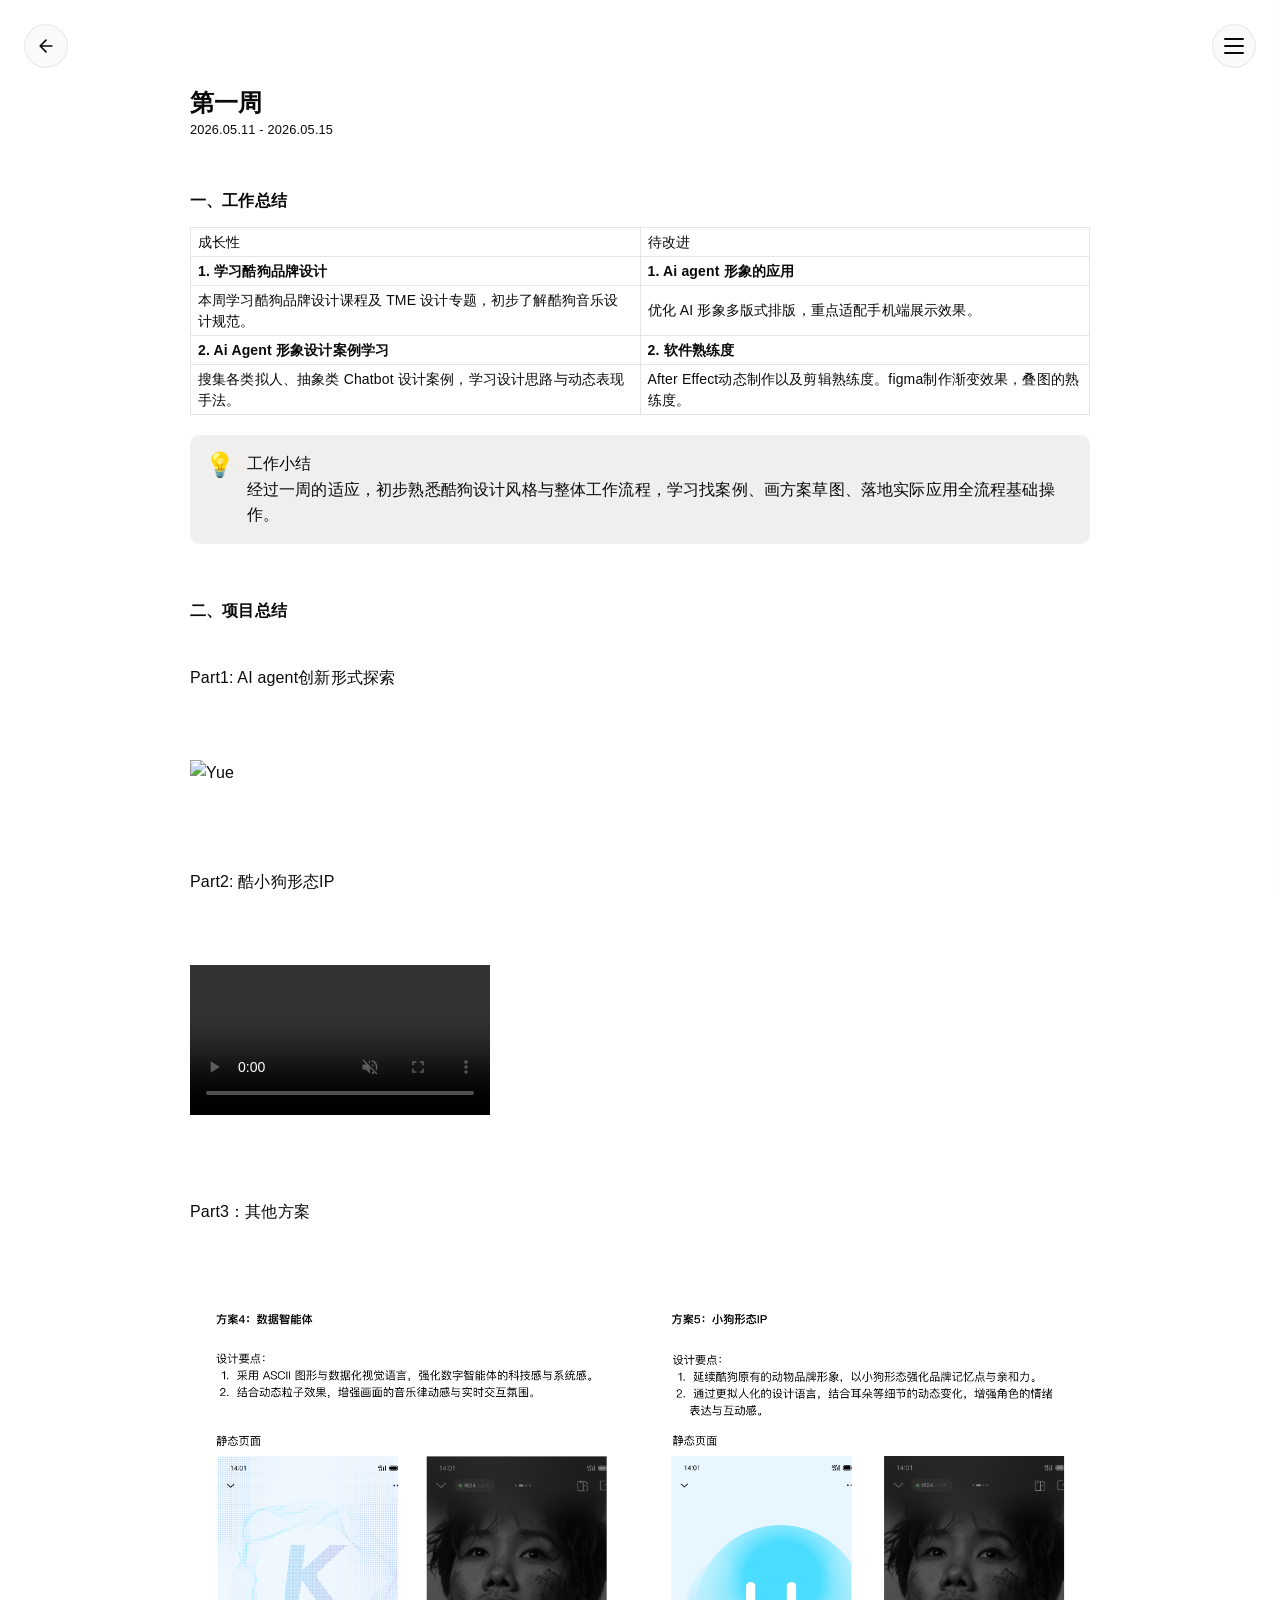
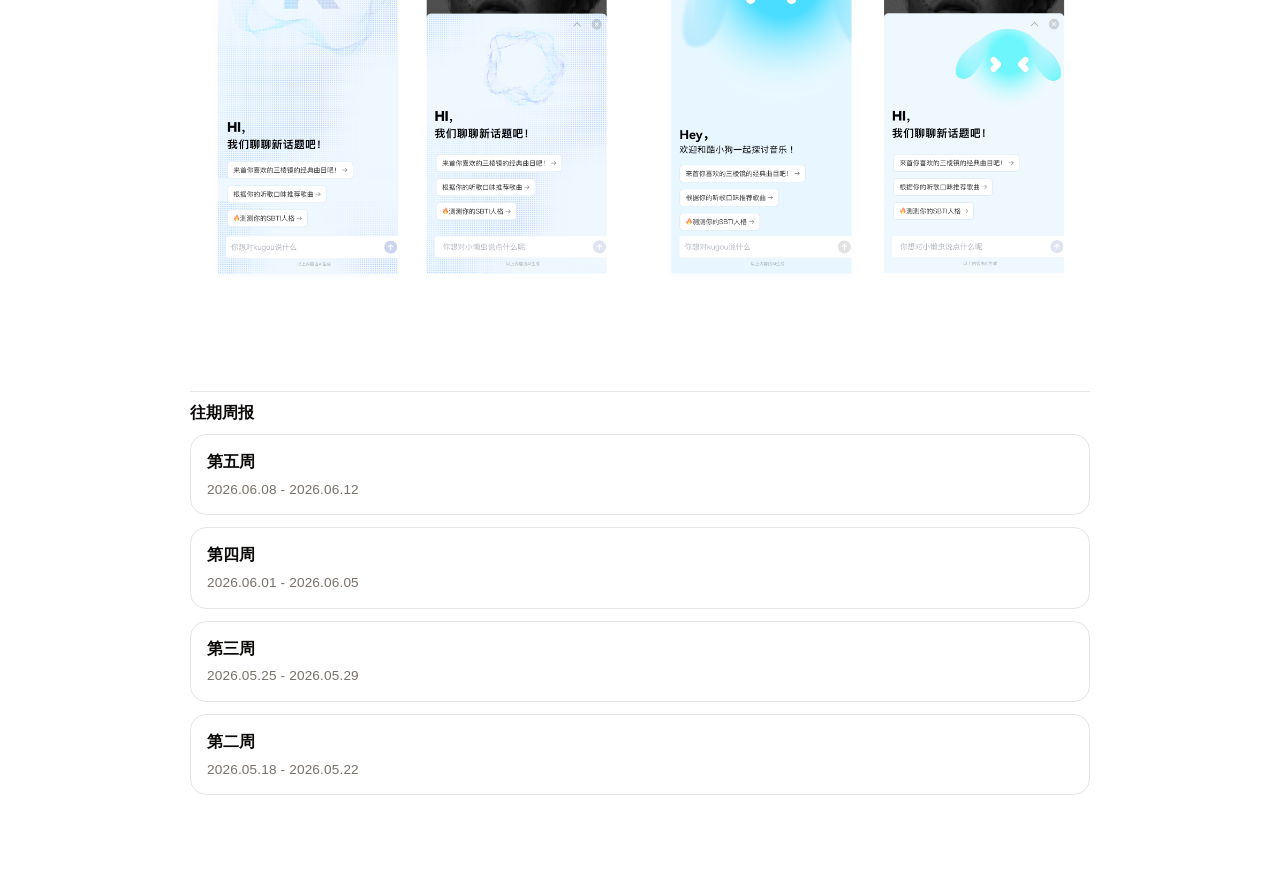
==== commit 7d369ca0: "Added W5, adjusted layout and added a skill" ====
--- a/week1/zhoubao1.html
+++ b/week1/zhoubao1.html
@@ -1222,7 +1222,7 @@
 	background-image: url("data:image/svg+xml;charset=UTF-8,%3Csvg%20width%3D%2216%22%20height%3D%2216%22%20viewBox%3D%220%200%2016%2016%22%20fill%3D%22none%22%20xmlns%3D%22http%3A%2F%2Fwww.w3.org%2F2000%2Fsvg%22%3E%0A%3Crect%20x%3D%220.75%22%20y%3D%220.75%22%20width%3D%2214.5%22%20height%3D%2214.5%22%20fill%3D%22white%22%20stroke%3D%22%2336352F%22%20stroke-width%3D%221.5%22%2F%3E%0A%3C%2Fsvg%3E");
 }
 	
-</style></head><body>
+</style><link rel="stylesheet" href="../assets/elevenlabs.css" /></head><body>
 	<a href="../index.html" class="nav-btn back-home-btn" title="返回首页" aria-label="返回首页">
 		<svg xmlns="http://www.w3.org/2000/svg" width="20" height="20" viewBox="0 0 24 24" fill="none" stroke="currentColor" stroke-width="2" stroke-linecap="round" stroke-linejoin="round" aria-hidden="true">
 			<path d="M19 12H5M12 19l-7-7 7-7"/>
@@ -1252,7 +1252,7 @@
 </p></div><div style="display:contents" dir="auto"><p id="361b2cae-7a84-8094-b936-df461618dc5b" class="">Part1: AI agent创新形式探索</p></div><div style="display:contents" dir="auto"><p id="361b2cae-7a84-80f6-a005-d418f0855bc3" class="">
 </p></div><div style="display:contents" dir="auto"><div class="media-stack"><figure><img src="W1/Yue.png" alt="Yue"></figure></div></div><div style="display:contents" dir="auto"><p id="361b2cae-7a84-80d9-add5-e60b0707ea86" class="">Part2: 酷小狗形态IP</p></div><div style="display:contents" dir="auto"><p id="361b2cae-7a84-8008-8d14-f73055e29a28" class="">
 </p></div><div style="display:contents" dir="auto"><div class="media-stack"><figure><video controls playsinline preload="metadata"><source src="W1/%E6%BC%94%E7%A4%BA%E8%A7%86%E9%A2%91.mp4" type="video/mp4"></video></figure></div></div><div style="display:contents" dir="auto"><p id="361b2cae-7a84-80a4-be37-c85422294cd1" class="">Part3：其他方案</p></div><div style="display:contents" dir="auto"><p id="361b2cae-7a84-80d6-a153-f520a927205c" class="">
-</p></div><div style="display:contents" dir="auto"><div class="media-stack"><figure><img src="W1/part3.png" alt="part3"></figure></div></div><div class="report-links"><p class="report-links-title"><strong>往期周报</strong></p><div class="report-links-list"><a class="report-link-card" href="../week4/zhoubao4.html"><div class="report-link-title">第四周</div><div class="report-link-date">2026.06.01 - 2026.06.05</div></a><a class="report-link-card" href="../week3/zhoubao3.html"><div class="report-link-title">第三周</div><div class="report-link-date">2026.05.25 - 2026.05.29</div></a><a class="report-link-card" href="../week2/zhoubao2.html"><div class="report-link-title">第二周</div><div class="report-link-date">2026.05.18 - 2026.05.22</div></a><a class="report-link-card" href="../week1/zhoubao1.html"><div class="report-link-title">第一周</div><div class="report-link-date">2026.05.11 - 2026.05.15</div></a></div></div></div></article><div class="image-lightbox" id="imageLightbox" aria-hidden="true"><img id="lightboxImage" alt=""></div><span class="sans" style="font-size:14px;padding-top:2em"></span>	<script>
+</p></div><div style="display:contents" dir="auto"><div class="media-stack"><figure><img src="W1/part3.png" alt="part3"></figure></div></div><div class="report-links"><p class="report-links-title"><strong>往期周报</strong></p><div class="report-links-list"><a class="report-link-card" href="../week5/zhoubao5.html"><div class="report-link-title">第五周</div><div class="report-link-date">2026.06.08 - 2026.06.12</div></a><a class="report-link-card" href="../week4/zhoubao4.html"><div class="report-link-title">第四周</div><div class="report-link-date">2026.06.01 - 2026.06.05</div></a><a class="report-link-card" href="../week3/zhoubao3.html"><div class="report-link-title">第三周</div><div class="report-link-date">2026.05.25 - 2026.05.29</div></a><a class="report-link-card" href="../week2/zhoubao2.html"><div class="report-link-title">第二周</div><div class="report-link-date">2026.05.18 - 2026.05.22</div></a><a class="report-link-card" href="../week1/zhoubao1.html"><div class="report-link-title">第一周</div><div class="report-link-date">2026.05.11 - 2026.05.15</div></a></div></div></div></article><div class="image-lightbox" id="imageLightbox" aria-hidden="true"><img id="lightboxImage" alt=""></div><span class="sans" style="font-size:14px;padding-top:2em"></span>	<script>
 		// Menu logic
 		const menuBtn = document.getElementById('menuBtn');
 		const settingsMenu = document.getElementById('settingsMenu');
--- a/assets/elevenlabs.css
+++ b/assets/elevenlabs.css
@@ -0,0 +1,102 @@
+:root {
+	--el-canvas: #ffffff;
+	--el-canvas-soft: #fafafa;
+	--el-surface-card: #ffffff;
+	--el-surface-strong: #f0efed;
+	--el-surface-dark: #0c0a09;
+	--el-surface-dark-elevated: #1c1917;
+	--el-hairline: #e7e5e4;
+	--el-hairline-soft: #f0efed;
+	--el-hairline-strong: #d6d3d1;
+	--el-ink: #0c0a09;
+	--el-body: #4e4e4e;
+	--el-muted: #777169;
+	--el-muted-soft: #a8a29e;
+	--el-primary: #292524;
+	--el-primary-active: #0c0a09;
+	--el-on-primary: #ffffff;
+	--el-gradient-mint: #a7e5d3;
+	--el-gradient-peach: #f4c5a8;
+	--el-gradient-lavender: #c8b8e0;
+	--el-gradient-sky: #a8c8e8;
+	--el-gradient-rose: #e8b8c4;
+	--el-radius-lg: 12px;
+	--el-radius-xl: 16px;
+	--el-radius-xxl: 24px;
+	--el-radius-pill: 9999px;
+	--el-shadow-soft: 0 4px 16px rgba(0, 0, 0, 0.04);
+	--el-font-body: Inter, ui-sans-serif, -apple-system, BlinkMacSystemFont, "Segoe UI", Helvetica, Arial, sans-serif;
+	--el-font-display: "EB Garamond", ui-serif, "Times New Roman", Georgia, serif;
+	--accent-color: var(--el-primary);
+	--bg-gray: var(--el-canvas-soft);
+	--card-bg: var(--el-surface-card);
+	--body-bg: var(--el-canvas);
+	--text-main: var(--el-ink);
+	--text-secondary: var(--el-muted);
+	--menu-bg: rgba(255, 255, 255, 0.92);
+	--table-border: var(--el-hairline);
+}
+
+body.dark-mode {
+	--accent-color: var(--el-on-primary);
+	--bg-gray: rgba(255, 255, 255, 0.08);
+	--card-bg: var(--el-surface-dark-elevated);
+	--body-bg: var(--el-surface-dark);
+	--text-main: var(--el-on-primary);
+	--text-secondary: var(--el-muted-soft);
+	--menu-bg: rgba(12, 10, 9, 0.9);
+	--table-border: rgba(255, 255, 255, 0.14);
+}
+
+body {
+	font-family: var(--el-font-body);
+	letter-spacing: 0.16px;
+}
+
+h1,
+h2,
+h3,
+.page-title {
+	font-family: var(--el-font-body);
+	letter-spacing: 0;
+}
+
+.profile-info,
+.page-date,
+.card-date,
+.report-link-date {
+	color: var(--text-secondary);
+}
+
+.zhoubao-card,
+.report-link-card {
+	border: 1px solid var(--table-border);
+	border-radius: var(--el-radius-xl);
+	box-shadow: none;
+}
+
+.zhoubao-card.expanded,
+.report-link-card:hover {
+	box-shadow: var(--el-shadow-soft);
+}
+
+.view-button {
+	background: var(--text-main);
+	color: var(--el-on-primary);
+	border-radius: var(--el-radius-pill);
+}
+
+.view-button:hover {
+	background: var(--el-primary-active);
+}
+
+.nav-btn,
+.hamburger-btn {
+	border-radius: var(--el-radius-pill);
+	box-shadow: none;
+	border: 1px solid var(--table-border);
+}
+
+.hamburger-btn:hover {
+	background-color: var(--bg-gray);
+}
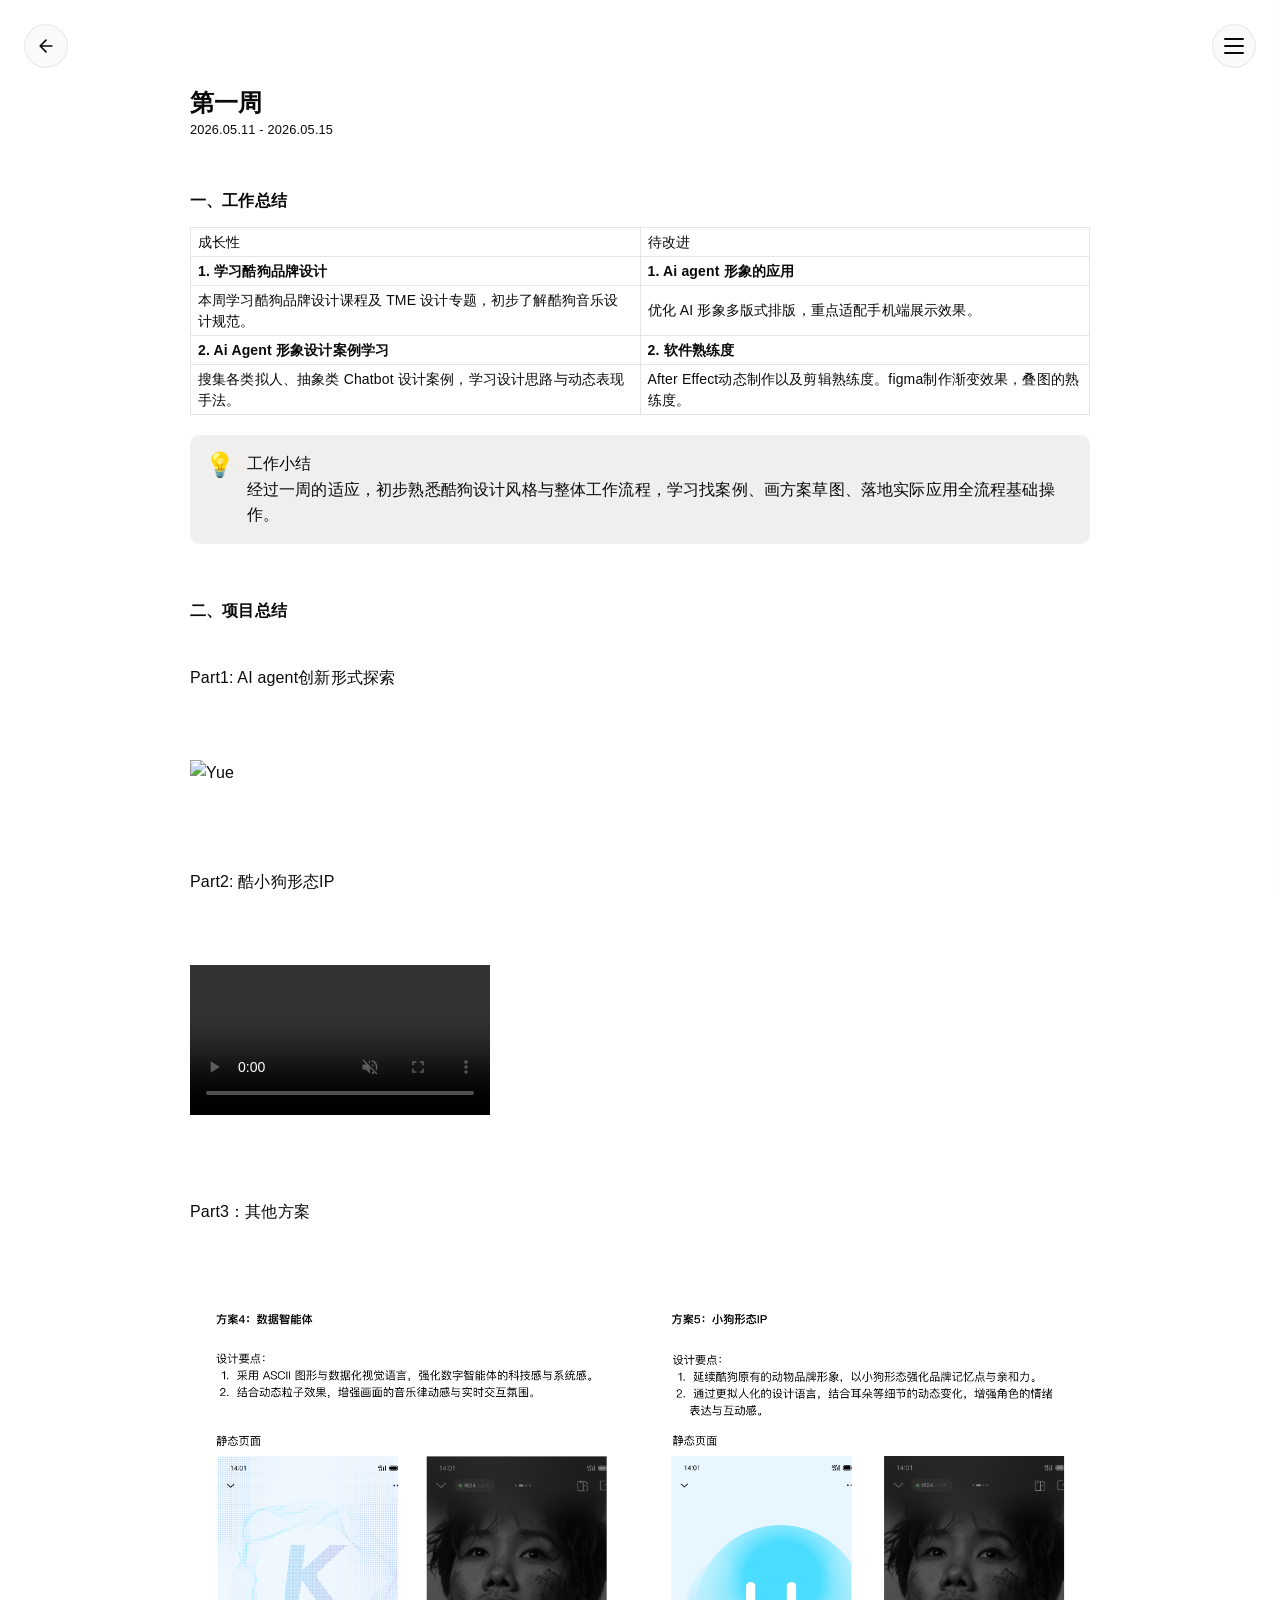
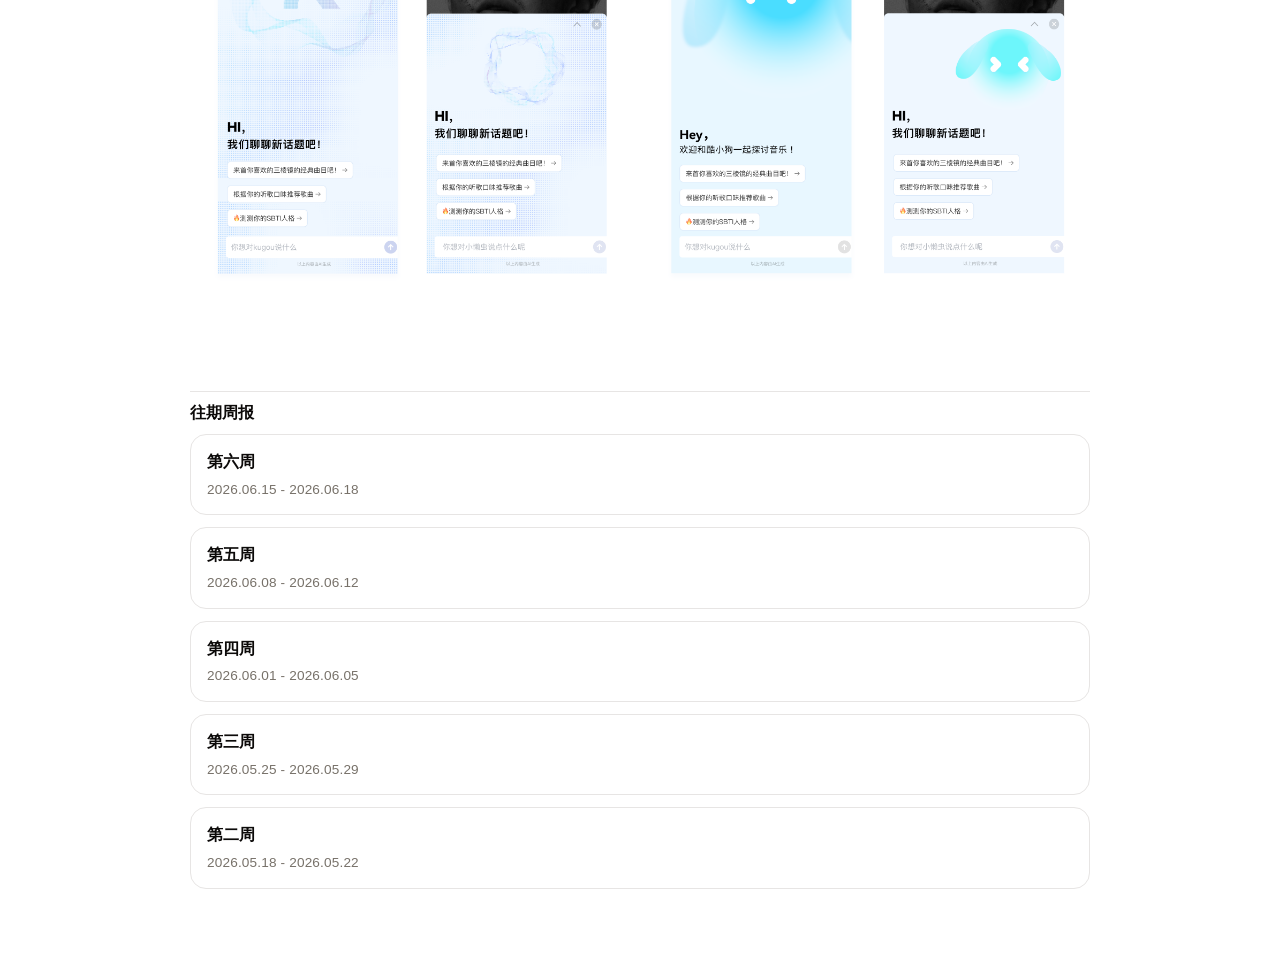
==== commit 4f10a6d6: "Added W6‘s basic structure" ====
--- a/week1/zhoubao1.html
+++ b/week1/zhoubao1.html
@@ -1252,7 +1252,7 @@
 </p></div><div style="display:contents" dir="auto"><p id="361b2cae-7a84-8094-b936-df461618dc5b" class="">Part1: AI agent创新形式探索</p></div><div style="display:contents" dir="auto"><p id="361b2cae-7a84-80f6-a005-d418f0855bc3" class="">
 </p></div><div style="display:contents" dir="auto"><div class="media-stack"><figure><img src="W1/Yue.png" alt="Yue"></figure></div></div><div style="display:contents" dir="auto"><p id="361b2cae-7a84-80d9-add5-e60b0707ea86" class="">Part2: 酷小狗形态IP</p></div><div style="display:contents" dir="auto"><p id="361b2cae-7a84-8008-8d14-f73055e29a28" class="">
 </p></div><div style="display:contents" dir="auto"><div class="media-stack"><figure><video controls playsinline preload="metadata"><source src="W1/%E6%BC%94%E7%A4%BA%E8%A7%86%E9%A2%91.mp4" type="video/mp4"></video></figure></div></div><div style="display:contents" dir="auto"><p id="361b2cae-7a84-80a4-be37-c85422294cd1" class="">Part3：其他方案</p></div><div style="display:contents" dir="auto"><p id="361b2cae-7a84-80d6-a153-f520a927205c" class="">
-</p></div><div style="display:contents" dir="auto"><div class="media-stack"><figure><img src="W1/part3.png" alt="part3"></figure></div></div><div class="report-links"><p class="report-links-title"><strong>往期周报</strong></p><div class="report-links-list"><a class="report-link-card" href="../week5/zhoubao5.html"><div class="report-link-title">第五周</div><div class="report-link-date">2026.06.08 - 2026.06.12</div></a><a class="report-link-card" href="../week4/zhoubao4.html"><div class="report-link-title">第四周</div><div class="report-link-date">2026.06.01 - 2026.06.05</div></a><a class="report-link-card" href="../week3/zhoubao3.html"><div class="report-link-title">第三周</div><div class="report-link-date">2026.05.25 - 2026.05.29</div></a><a class="report-link-card" href="../week2/zhoubao2.html"><div class="report-link-title">第二周</div><div class="report-link-date">2026.05.18 - 2026.05.22</div></a><a class="report-link-card" href="../week1/zhoubao1.html"><div class="report-link-title">第一周</div><div class="report-link-date">2026.05.11 - 2026.05.15</div></a></div></div></div></article><div class="image-lightbox" id="imageLightbox" aria-hidden="true"><img id="lightboxImage" alt=""></div><span class="sans" style="font-size:14px;padding-top:2em"></span>	<script>
+</p></div><div style="display:contents" dir="auto"><div class="media-stack"><figure><img src="W1/part3.png" alt="part3"></figure></div></div><div class="report-links"><p class="report-links-title"><strong>往期周报</strong></p><div class="report-links-list"><a class="report-link-card" href="../week6/zhoubao6.html"><div class="report-link-title">第六周</div><div class="report-link-date">2026.06.15 - 2026.06.18</div></a><a class="report-link-card" href="../week5/zhoubao5.html"><div class="report-link-title">第五周</div><div class="report-link-date">2026.06.08 - 2026.06.12</div></a><a class="report-link-card" href="../week4/zhoubao4.html"><div class="report-link-title">第四周</div><div class="report-link-date">2026.06.01 - 2026.06.05</div></a><a class="report-link-card" href="../week3/zhoubao3.html"><div class="report-link-title">第三周</div><div class="report-link-date">2026.05.25 - 2026.05.29</div></a><a class="report-link-card" href="../week2/zhoubao2.html"><div class="report-link-title">第二周</div><div class="report-link-date">2026.05.18 - 2026.05.22</div></a><a class="report-link-card" href="../week1/zhoubao1.html"><div class="report-link-title">第一周</div><div class="report-link-date">2026.05.11 - 2026.05.15</div></a></div></div></div></article><div class="image-lightbox" id="imageLightbox" aria-hidden="true"><img id="lightboxImage" alt=""></div><span class="sans" style="font-size:14px;padding-top:2em"></span>	<script>
 		// Menu logic
 		const menuBtn = document.getElementById('menuBtn');
 		const settingsMenu = document.getElementById('settingsMenu');
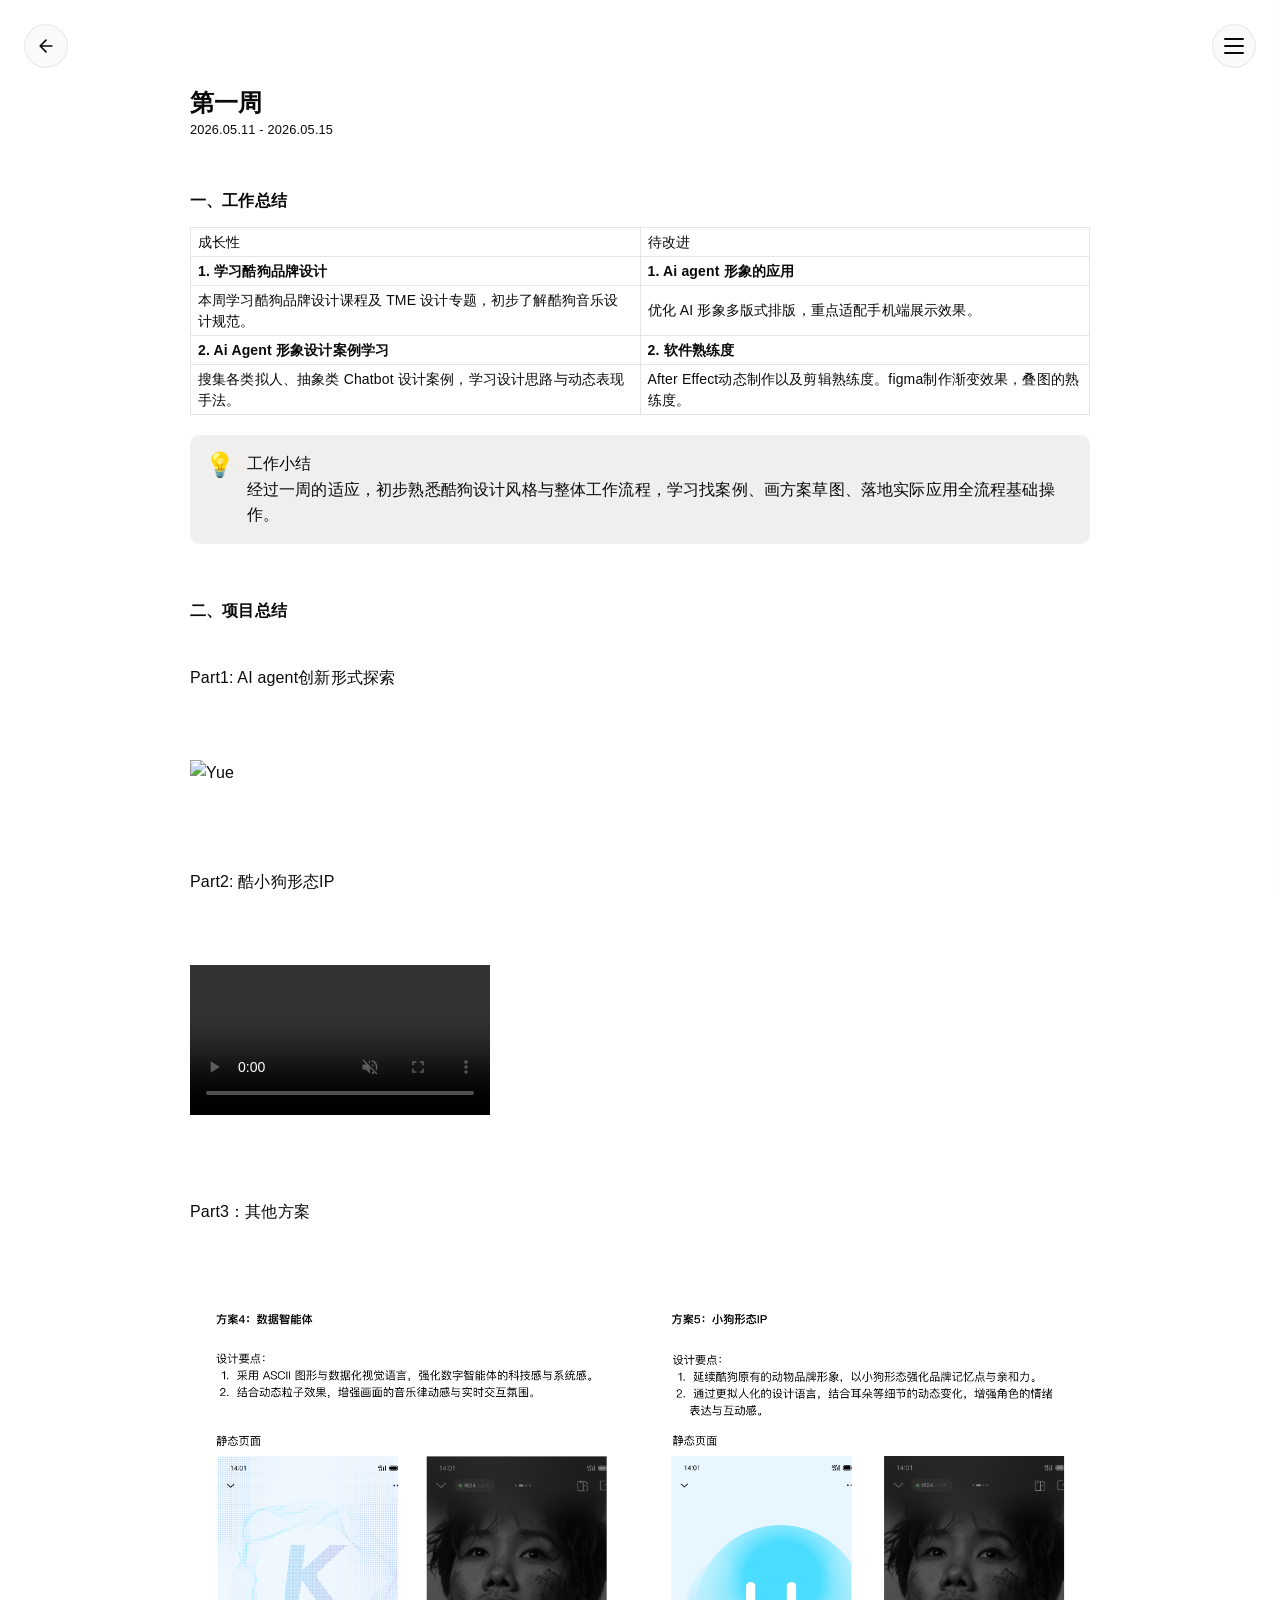
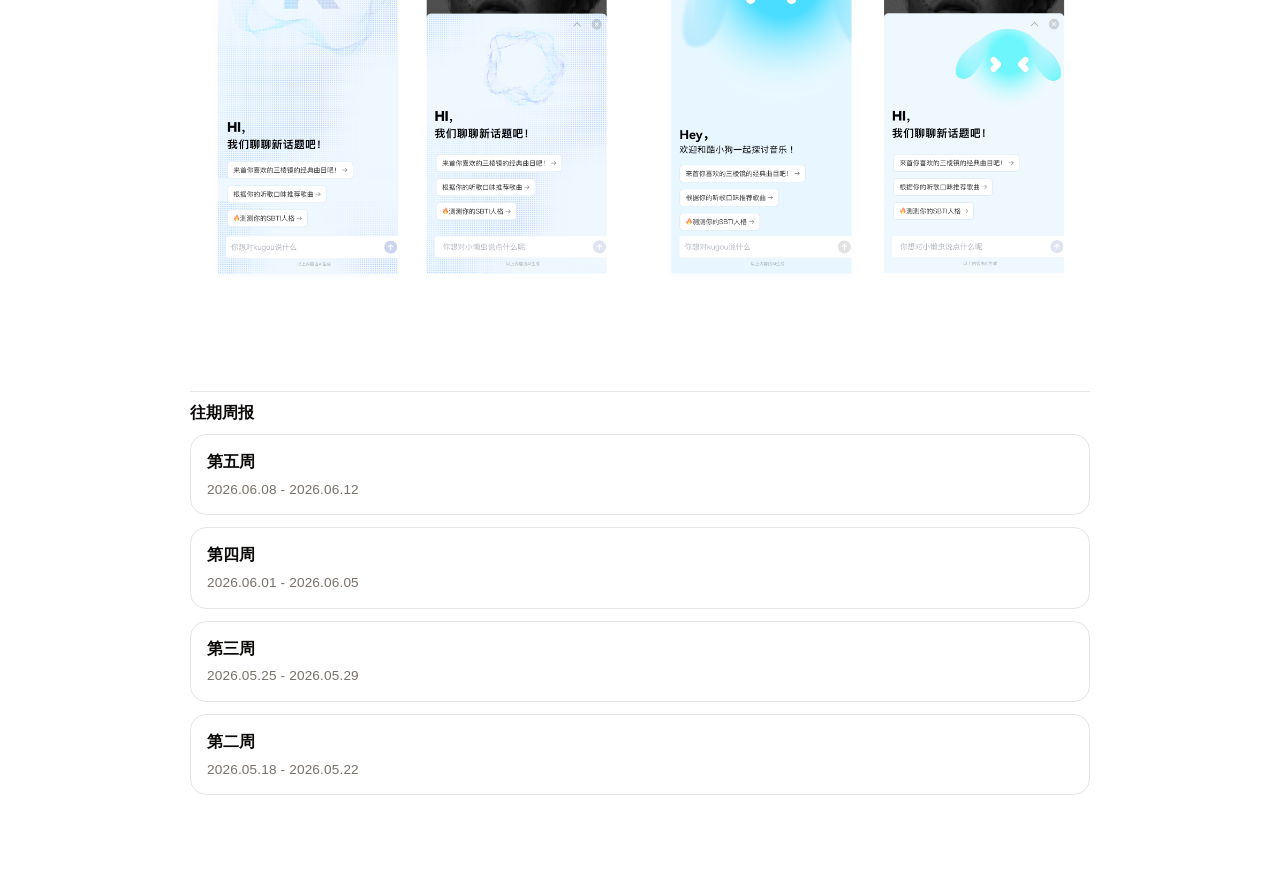
==== commit 6abc3387: "Added page 6" ====
--- a/week1/zhoubao1.html
+++ b/week1/zhoubao1.html
@@ -1252,7 +1252,7 @@
 </p></div><div style="display:contents" dir="auto"><p id="361b2cae-7a84-8094-b936-df461618dc5b" class="">Part1: AI agent创新形式探索</p></div><div style="display:contents" dir="auto"><p id="361b2cae-7a84-80f6-a005-d418f0855bc3" class="">
 </p></div><div style="display:contents" dir="auto"><div class="media-stack"><figure><img src="W1/Yue.png" alt="Yue"></figure></div></div><div style="display:contents" dir="auto"><p id="361b2cae-7a84-80d9-add5-e60b0707ea86" class="">Part2: 酷小狗形态IP</p></div><div style="display:contents" dir="auto"><p id="361b2cae-7a84-8008-8d14-f73055e29a28" class="">
 </p></div><div style="display:contents" dir="auto"><div class="media-stack"><figure><video controls playsinline preload="metadata"><source src="W1/%E6%BC%94%E7%A4%BA%E8%A7%86%E9%A2%91.mp4" type="video/mp4"></video></figure></div></div><div style="display:contents" dir="auto"><p id="361b2cae-7a84-80a4-be37-c85422294cd1" class="">Part3：其他方案</p></div><div style="display:contents" dir="auto"><p id="361b2cae-7a84-80d6-a153-f520a927205c" class="">
-</p></div><div style="display:contents" dir="auto"><div class="media-stack"><figure><img src="W1/part3.png" alt="part3"></figure></div></div><div class="report-links"><p class="report-links-title"><strong>往期周报</strong></p><div class="report-links-list"><a class="report-link-card" href="../week6/zhoubao6.html"><div class="report-link-title">第六周</div><div class="report-link-date">2026.06.15 - 2026.06.18</div></a><a class="report-link-card" href="../week5/zhoubao5.html"><div class="report-link-title">第五周</div><div class="report-link-date">2026.06.08 - 2026.06.12</div></a><a class="report-link-card" href="../week4/zhoubao4.html"><div class="report-link-title">第四周</div><div class="report-link-date">2026.06.01 - 2026.06.05</div></a><a class="report-link-card" href="../week3/zhoubao3.html"><div class="report-link-title">第三周</div><div class="report-link-date">2026.05.25 - 2026.05.29</div></a><a class="report-link-card" href="../week2/zhoubao2.html"><div class="report-link-title">第二周</div><div class="report-link-date">2026.05.18 - 2026.05.22</div></a><a class="report-link-card" href="../week1/zhoubao1.html"><div class="report-link-title">第一周</div><div class="report-link-date">2026.05.11 - 2026.05.15</div></a></div></div></div></article><div class="image-lightbox" id="imageLightbox" aria-hidden="true"><img id="lightboxImage" alt=""></div><span class="sans" style="font-size:14px;padding-top:2em"></span>	<script>
+</p></div><div style="display:contents" dir="auto"><div class="media-stack"><figure><img src="W1/part3.png" alt="part3"></figure></div></div><div class="report-links"><p class="report-links-title"><strong>往期周报</strong></p><div class="report-links-list"><a class="report-link-card" href="../week5/zhoubao5.html"><div class="report-link-title">第五周</div><div class="report-link-date">2026.06.08 - 2026.06.12</div></a><a class="report-link-card" href="../week4/zhoubao4.html"><div class="report-link-title">第四周</div><div class="report-link-date">2026.06.01 - 2026.06.05</div></a><a class="report-link-card" href="../week3/zhoubao3.html"><div class="report-link-title">第三周</div><div class="report-link-date">2026.05.25 - 2026.05.29</div></a><a class="report-link-card" href="../week2/zhoubao2.html"><div class="report-link-title">第二周</div><div class="report-link-date">2026.05.18 - 2026.05.22</div></a><a class="report-link-card" href="../week1/zhoubao1.html"><div class="report-link-title">第一周</div><div class="report-link-date">2026.05.11 - 2026.05.15</div></a></div></div></div></article><div class="image-lightbox" id="imageLightbox" aria-hidden="true"><img id="lightboxImage" alt=""></div><span class="sans" style="font-size:14px;padding-top:2em"></span>	<script>
 		// Menu logic
 		const menuBtn = document.getElementById('menuBtn');
 		const settingsMenu = document.getElementById('settingsMenu');
